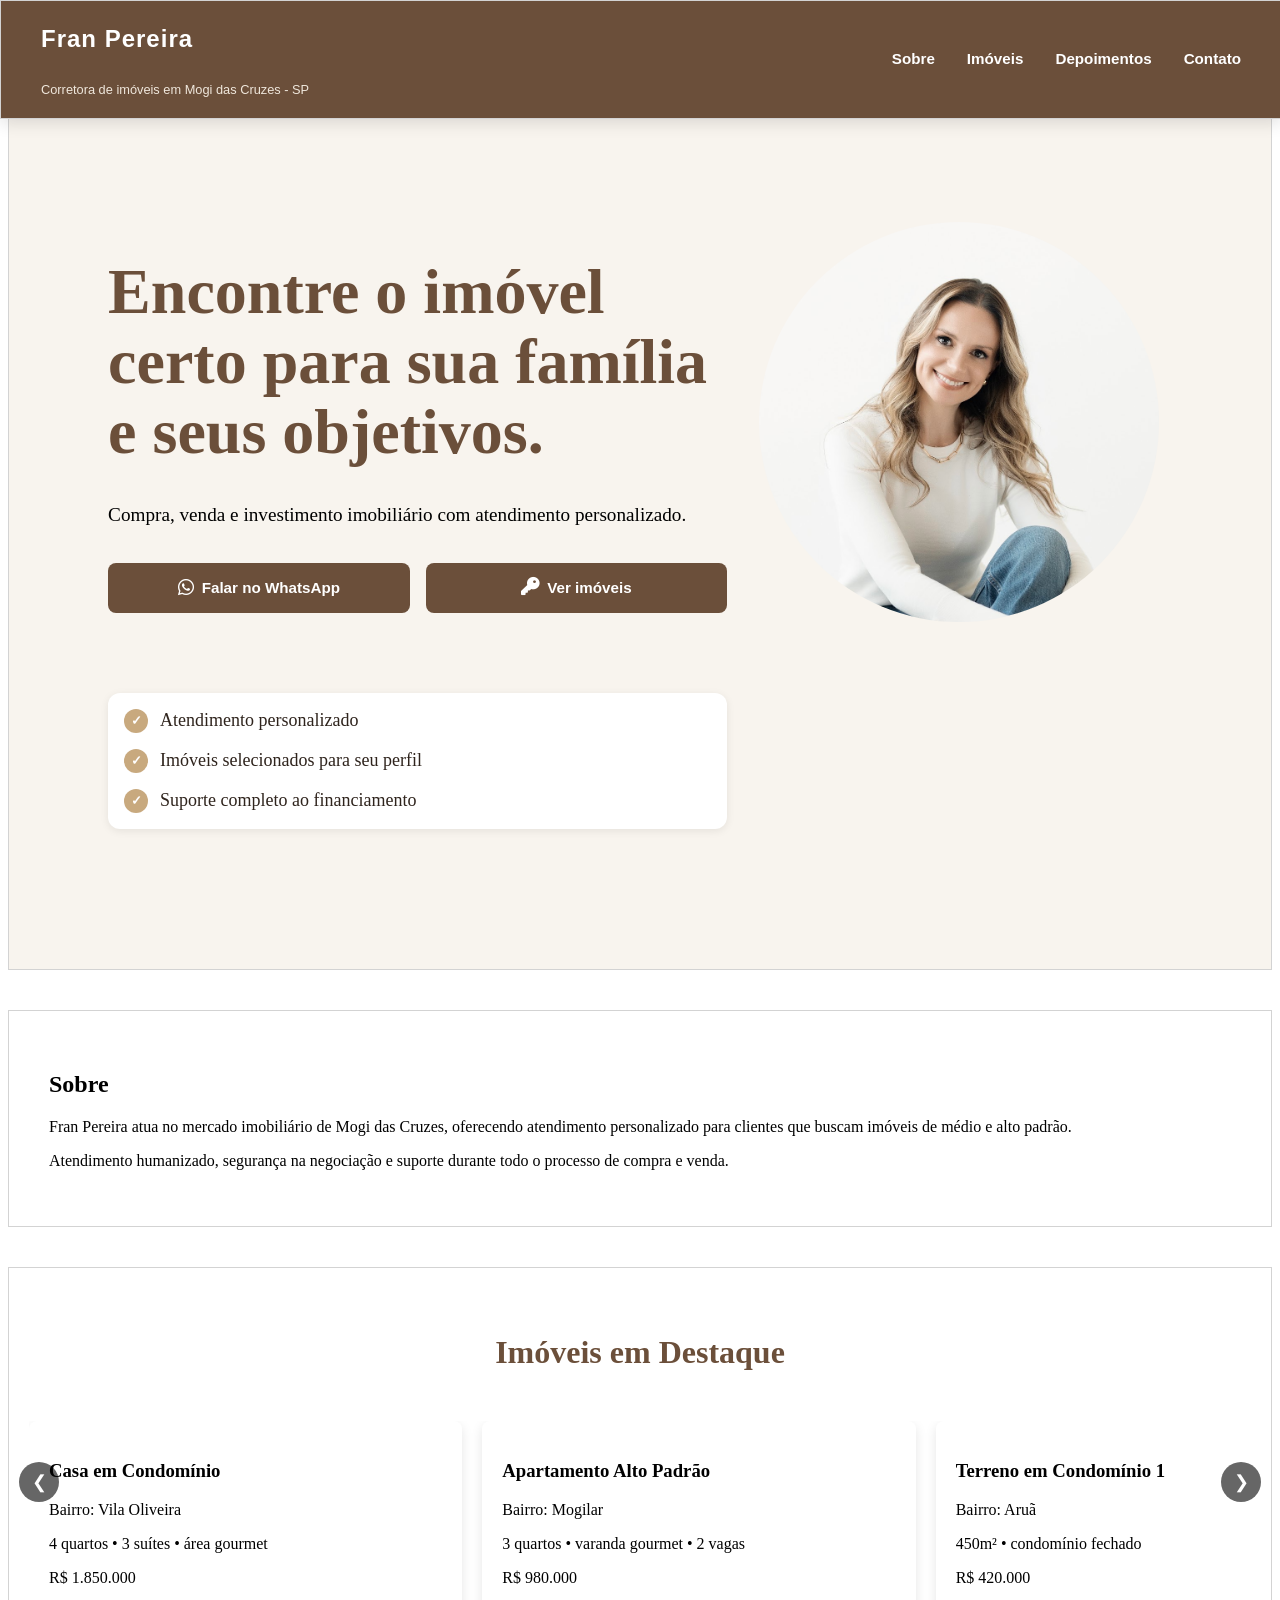
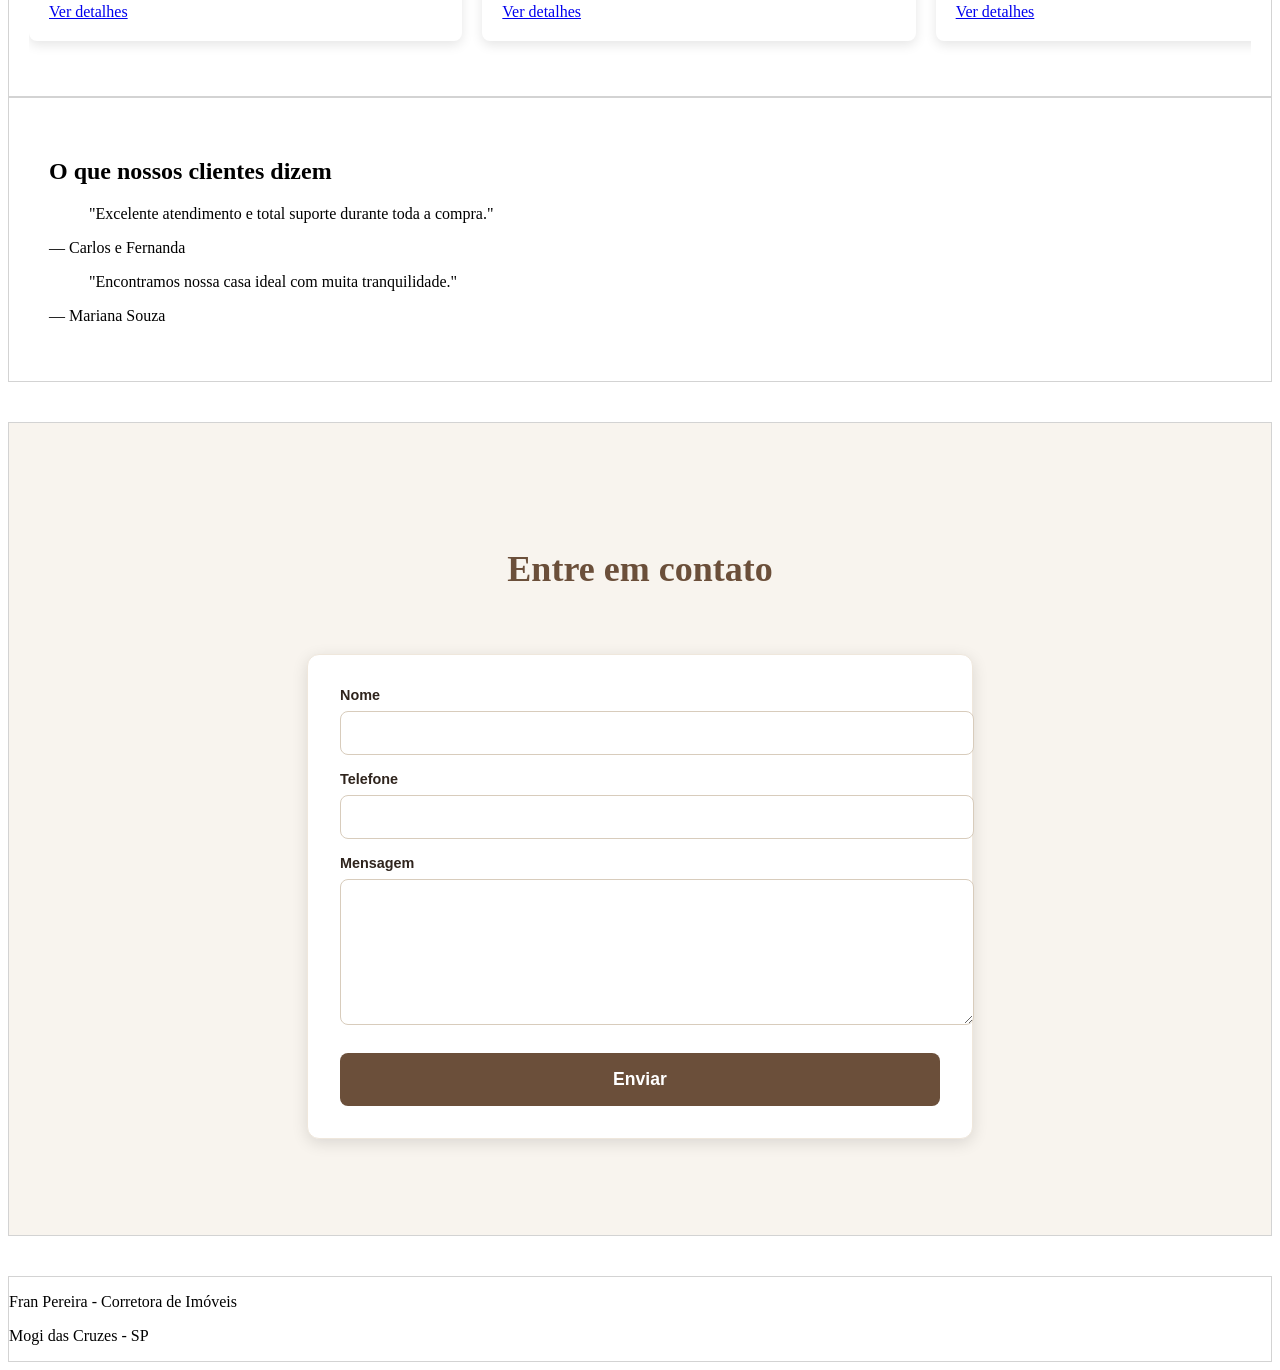
==== index.html @ 855e2f6f "Primeiro commit" ====
<!DOCTYPE html>
<html lang="pt-BR">
<head>
    <!-- Meta Pixel -->
    <!-- Google Analytics -->
    <meta charset="UTF-8">
    <meta name="viewport" content="width=device-width, initial-scale=1.0">

    <title>Fran Pereira</title>

    <!-- Font Awesome para os Ícones -->
    <link rel="stylesheet" href="https://cdnjs.cloudflare.com/ajax/libs/font-awesome/6.7.2/css/all.min.css">

    <link rel="stylesheet" href="css/reset.css">
    <link rel="stylesheet" href="css/variables.css">
    <link rel="stylesheet" href="css/layout.css">
    <link rel="stylesheet" href="css/components.css">
    <link rel="stylesheet" href="css/style.css">
</head>

<body>
     <!-- CABEÇALHO -->
    <header>
        <div class="header-container">
            <div class="header-top">
                <h1>Fran Pereira</h1>

                <p>
                    Corretora de imóveis em Mogi das Cruzes - SP
                </p>
            </div>

            <nav>
                <a href="#sobre">Sobre</a>
                <a href="#imoveis">Imóveis</a>
                <a href="#depoimentos">Depoimentos</a>
                <a href="#contato">Contato</a>
            </nav>
        </div>
    </header>

    <main>

        <!-- HERO -->
        <section class="hero">
        <div class="container">

            <div class="hero-content">

                <div class="hero-text">

                    <h1 class="hero-title">
                    Encontre o imóvel certo para sua família e seus objetivos.
                    </h1>

                    <p class="hero-description">
                    Compra, venda e investimento imobiliário com atendimento personalizado.
                    </p>

                
                    <div class="hero-actions">

                        <a
                            href="https://wa.me/5511993966779?text=Ol%C3%A1%2C%20Fran!%20Gostaria%20de%20mais%20informa%C3%A7%C3%B5es%20sobre%20os%20im%C3%B3veis."
                            class="btn-primary"
                            target="_blank"
                            rel="noopener noreferrer"
                        >
                            <i class="fa-brands fa-whatsapp"></i> Falar no WhatsApp
                        </a>

                        <a
                            href="#imoveis"
                            class="btn-primary"
                        >
                            <i class="fa-solid fa-key"></i>Ver imóveis
                        </a>

                    </div>
                </div>

                <div class="hero-image">

                <img
                src="./assets/images/fran.webp"
                alt="Fran Pereira Corretora"
                >

                </div>

                <ul class="hero-benefits">
                    <li>Atendimento personalizado</li>
                    <li>Imóveis selecionados para seu perfil</li>
                    <li>Suporte completo ao financiamento</li>
                </ul>                       
            </div>
        </div>  
        </section>

        <!-- SOBRE -->
        <section id="sobre">

            <h2>Sobre</h2>

            <p>
                Fran Pereira atua no mercado imobiliário de Mogi das Cruzes,
                oferecendo atendimento personalizado para clientes que buscam
                imóveis de médio e alto padrão.
            </p>

            <p>
                Atendimento humanizado, segurança na negociação e suporte
                durante todo o processo de compra e venda.
            </p>

        </section>

        <!-- IMÓVEIS -->
        <section id="imoveis" class="carousel-container">

            <h2>Imóveis em Destaque</h2>

            <!-- Botões de Controle -->
            <button class="carousel-btn prev" id="prevBtn" aria-label="Imóvel anterior">&#10094;</button>
            <button class="carousel-btn next" id="nextBtn" aria-label="Próximo imóvel">&#10095;</button>

            <!-- Trilho do Carrossel -->
            <div class="carousel-track" id="carouselTrack">

                <article class="carousel-item">
                    <h3>Casa em Condomínio</h3>
                    <p>Bairro: Vila Oliveira</p>
                    <p>4 quartos • 3 suítes • área gourmet</p>
                    <p>R$ 1.850.000</p>
                    <a href="#">Ver detalhes</a>
                </article>

                <article class="carousel-item">
                    <h3>Apartamento Alto Padrão</h3>
                    <p>Bairro: Mogilar</p>
                    <p>3 quartos • varanda gourmet • 2 vagas</p>
                    <p>R$ 980.000</p>
                    <a href="#">Ver detalhes</a>
                </article>

                <article class="carousel-item">
                    <h3>Terreno em Condomínio 1</h3>
                    <p>Bairro: Aruã</p>
                    <p>450m² • condomínio fechado</p>
                    <p>R$ 420.000</p>
                    <a href="#">Ver detalhes</a>
                </article>

                <article class="carousel-item">
                    <h3>Terreno em Condomínio 2</h3>
                    <p>Bairro: Aruã</p>
                    <p>450m² • condomínio fechado</p>
                    <p>R$ 420.000</p>
                    <a href="#">Ver detalhes</a>
                </article>

                <article class="carousel-item">
                    <h3>Terreno em Condomínio 3</h3>
                    <p>Bairro: Aruã</p>
                    <p>450m² • condomínio fechado</p>
                    <p>R$ 420.000</p>
                    <a href="#">Ver detalhes</a>
                </article>

                <article class="carousel-item">
                    <h3>Terreno em Condomínio 4</h3>
                    <p>Bairro: Aruã</p>
                    <p>450m² • condomínio fechado</p>
                    <p>R$ 420.000</p>
                    <a href="#">Ver detalhes</a>
                </article>

                <article class="carousel-item">
                    <h3>Terreno em Condomínio 5</h3>
                    <p>Bairro: Aruã</p>
                    <p>450m² • condomínio fechado</p>
                    <p>R$ 420.000</p>
                    <a href="#">Ver detalhes</a>
                </article>





            </div>
        </section>


        <!-- DEPOIMENTOS -->
        <section id="depoimentos">

            <h2>O que nossos clientes dizem</h2>

            <blockquote>
                "Excelente atendimento e total suporte durante toda a compra."
            </blockquote>

            <p>— Carlos e Fernanda</p>

            <blockquote>
                "Encontramos nossa casa ideal com muita tranquilidade."
            </blockquote>

            <p>— Mariana Souza</p>

        </section>

        <!-- CONTATO -->
        <section id="contato">

            <h2>Entre em contato</h2>

            <form  id="formContato">

                <input
                    type="hidden"
                    name="source"
                    value="landing-page"
                />
                <div>
                    <label for="nome">Nome</label>

                    <input
                        type="text"
                        id="nome"
                        name="nome"
                    >
                </div>

                <div>
                    <label for="telefone">Telefone</label>

                    <input
                        type="tel"
                        id="telefone"
                        name="telefone"
                    >

                </div>

                <div>
                    <label for="mensagem">Mensagem</label>

                    <textarea
                        id="mensagem"
                        name="mensagem"
                    ></textarea>
                </div>

                <button type="submit">
                    Enviar
                </button>

            </form>

        </section>

    </main>

    <!-- RODAPÉ -->
    <footer>

        <p>
            Fran Pereira - Corretora de Imóveis
        </p>

        <p>
            Mogi das Cruzes - SP
        </p>

    </footer>
    <script src="./js/analytics.js"></script>
    <script src="./js/main.js"></script>
</body>
</html>
---- css/variables.css ----
:root {

  /* Cores */

  --color-primary: #6B4F3A;
  --color-primary-dark: #4A3526;

 --color-accent: #C8A97E;

  --color-white: #ffffff;

  --color-gray-100: #F8F4EE;
  --color-gray-200: #EFE7DC;
  --color-gray-300: #D8CCBC;

  --color-gray-500: #8B7B6B;

  --color-gray-900: #2F241D;

  /* Fontes */

  --font-family-base:
    "Inter",
    sans-serif;

  /* Espaçamentos */

  --space-xs: 0.5rem;
  --space-sm: 1rem;
  --space-md: 2rem;
  --space-lg: 4rem;
  --space-xl: 6rem;

  /* Bordas */

  --radius-sm: 8px;
  --radius-md: 12px;
  --radius-lg: 20px;

  /* Sombras */

  --shadow-sm:
    0 2px 8px rgba(0,0,0,0.08);

  --shadow-md:
    0 4px 16px rgba(0,0,0,0.12);

  /* Largura máxima */

  --container-width: 1200px;
}
---- css/layout.css ----
.container {
  width: 90%;
  max-width: var(--container-width);

  margin: 0 auto;
}

.section {
  padding:
    var(--space-xl)
    0;
}
---- css/components.css ----
.section-title {

  font-size: 2.5rem;
  font-weight: 700;

  color: var(--color-primary);

  margin-bottom: var(--space-md);

  text-align: center;
}

.section-subtitle {

  font-size: 1.1rem;

  color: var(--color-gray-500);

  text-align: center;

  margin-bottom: var(--space-lg);
}

.btn-primary {

  flex: 1 1 0%; /* Divide o espaço igualmente na horizontal */

  box-sizing: border-box;

  padding:
    1rem 2rem;

  background:
    var(--color-primary);

  color:
    var(--color-white);

  border-radius:
    var(--radius-md);

  text-decoration:
    none;

  font-weight:
    600;

  transition:
    0.3s;
}

.btn-primary:hover {

  background:
    var(--color-primary-dark);

  transform:
    translateY(-2px);
}

.card {

  background:
    var(--color-white);

  border-radius:
    var(--radius-md);

  box-shadow:
    var(--shadow-sm);

  padding:
    var(--space-md);
}

.hero {

  min-height: 80vh;

  display: flex;

  align-items: center;
}

.hero-content {

  display: grid;

  grid-template-columns:
    1fr 1fr;

  gap:
    var(--space-lg);
}

.benefits-grid {

  display: grid;

  grid-template-columns:
    repeat(3, 1fr);

  gap:
    var(--space-md);
}

.properties-grid {

  display: grid;

  grid-template-columns:
    repeat(auto-fit, minmax(300px, 1fr));

  gap:
    var(--space-md);
}

.form-group {

  display: flex;

  flex-direction: column;

  gap: 0.5rem;
}

input,
select {

  padding: 1rem;

  border:
    1px solid var(--color-gray-300);

  border-radius:
    var(--radius-sm);
}
---- css/style.css ----
/* =========================
   GERAL
========================= */
@media (max-width: 768px) {

  .hero-content {

    grid-template-columns: 1fr;
  }

  .benefits-grid {

    grid-template-columns: 1fr;
  }
}


body {

}


/* =========================
   HEADER
========================= */

/* Configuração Geral do Cabeçalho */
header {
  background-color: var(--color-primary);
  position: fixed; /* Mantém o menu sempre visível no topo */
  top: 0;
  left: 0;
  width: 100%;
  z-index: 1000;
  box-shadow: var(--shadow-md);
  padding: var(--space-xs) 0;
  border-bottom: 2px solid var(--color-accent);
}

/* Container interno para alinhar o conteúdo */
header .header-container {
  max-width: var(--container-width);
  margin: 0 auto;
  padding: 0 var(--space-sm);
  display: flex;
  justify-content: space-between;
  align-items: center;
}

/* Bloco de Texto (Nome e Subtítulo) */
.header-top {
  display: flex;
  flex-direction: column;
}

.header-top h1 {
  font-family: var(--font-family-base);
  color: var(--color-white);
  font-size: 1.5rem;
  font-weight: 700;
  letter-spacing: 1px;
}

.header-top p {
  font-family: var(--font-family-base);
  color: var(--color-gray-200);
  font-size: 0.8rem;
  font-weight: 400;
}

/* Menu de Navegação */
nav {
  display: flex;
  gap: var(--space-md);
}

nav a {
  font-family: var(--font-family-base);
  color: var(--color-white);
  text-decoration: none;
  font-weight: 600;
  font-size: 0.95rem;
  padding: var(--space-xs) 0;
  transition: color 0.2s ease, border-color 0.2s ease;
  border-bottom: 2px solid transparent;
}

/* Efeito ao passar o mouse */
nav a:hover {
  color: var(--color-accent);
  border-color: var(--color-accent);
}

/* ⚠️ IMPORTANTE: Ajuste de compensação na página */
/* Como o header agora é fixo (fixed), ele flutua sobre o conteúdo. */
/* Precisamos empurrar o corpo do site um pouco para baixo para não cobrir a Hero Section. */
body {
  padding-top: 70px;
}

/* 📱 Responsividade para Celulares */
@media (max-width: 768px) {
  header .header-container {
    flex-direction: column;
    text-align: center;
    gap: var(--space-xs);
  }

  .header-top p {
    display: none; /* Oculta o texto longo no mobile para economizar espaço */
  }

  nav {
    gap: var(--space-sm);
    width: 100%;
    justify-content: center;
    border-top: 1px solid rgba(255, 255, 255, 0.1);
    padding-top: var(--space-xs);
  }

  nav a {
    font-size: 0.85rem;
  }
  
  body {
    padding-top: 90px; /* Ajuste ligeiramente maior para o mobile */
  }
}


/* =========================
   HERO
========================= */

.hero {
  min-height: 90vh;

  display: flex;
  align-items: center;

  background: var(--color-gray-100);
}

.hero-content {

  display: grid;

  grid-template-columns: 1.2fr 0.8fr;

  gap: 2rem;

  align-items: center;

}

.hero-title {

  font-size: clamp(
    2.5rem,
    5vw,
    4rem
  );

  line-height: 1.1;

  margin-bottom:
    2rem;

  color:
    var(--color-primary);
}

.hero-description {

  font-size: 1.2rem;

  line-height: 1.6;

  margin-bottom:
    var(--space-md);
}

.hero-image img {
/*RETANGULAR
   width: 100%;
   max-width: 450px;
   height: auto;

  border-radius:
    var(--radius-lg);

  box-shadow:
    var(--shadow-md);*/

/*CIRCULAR*/
  width: 400px;
  max-width: 100%;
  aspect-ratio: 1 / 1;
  object-fit: cover;
  border-radius: 50%;
  margin: 0 auto; 
}

.hero-actions {
  display: flex;
  gap: var(--space-sm);
  margin-bottom: var(--space-md);
  width: 100%;
}

.hero-actions a {
  display: inline-flex;
  align-items: center;
  justify-content: center;
  height: 50px; /* Mantém a altura rigorosamente idêntica */
  padding: 0 var(--space-sm);
  gap: var(--space-xs);
  font-family: var(--font-family-base);
  font-size: 0.95rem;
  font-weight: 600;
  border-radius: var(--radius-sm);
  text-decoration: none;
  white-space: nowrap; /* Evita que o texto quebre em duas linhas se a tela for menor */
  transition: background-color 0.2s ease, transform 0.1s ease;
}

@media (max-width: 768px) {
  .hero-actions {
    flex-direction: column; /* Força os botões a irem um para baixo do outro */
    gap: var(--space-xs); /* Diminui o espaço entre eles para ficar compacto */
  }

  .hero-actions .btn-primary,
  .hero-actions .btn-secondary {
    flex: none; /* Desativa a regra de divisão horizontal */
    width: 100%; /* Faz cada botão ocupar toda a largura disponível no celular */
    white-space: normal; /* Permite que o texto respire se a tela for muito pequena */
  }
}


.hero-actions a i {
  font-size: 1.15rem; /* Deixa o ícone levemente destacado */
  color: inherit; /* Garante que o ícone use exatamente a mesma cor do texto (branco) */
}

.hero-benefits {
  list-style: none;

  display: flex;
  flex-direction: column;

  gap: 1rem;


  padding: 1rem;

  background: white;

  border-radius: var(--radius-md);

  box-shadow: var(--shadow-sm);
  
}

.hero-benefits li {

  display: flex;
  align-items: center;

  gap: 0.75rem;

  font-size: 1.125rem;

  color: var(--color-gray-900);
}

.hero-benefits li::before {

  content: "✓";

  display: flex;

  align-items: center;
  justify-content: center;

  width: 24px;
  height: 24px;

  border-radius: 50%;

  background: var(--color-accent);

  color: white;

  font-size: 0.8rem;
  font-weight: bold;

  flex-shrink: 0;
}

@media (max-width: 768px) {

  .hero-content {

    grid-template-columns:
      1fr;

    text-align:
      center;
  }

  .hero-actions {

    justify-content:
      center;
  }
}


/* =========================
   SOBRE
========================= */

#sobre {

}

header,
section,
footer {
    border: 1px solid LIGHTGRAY;
}

section {
    padding: 40px;
    margin-bottom: 40px;
}

#imoveis {

    display: flex;

    gap: 20px;

}

/* =========================
   IMÓVEIS
========================= */

/* Container do Carrossel */
.carousel-container {
    position: relative;
    display: flex;
    flex-wrap: wrap; /* Permite que os cards quebrem para a próxima linha */
    justify-content: center;
    margin: 0 auto;
    padding: 40px 20px;
}

.carousel-container h2 {
    width: 100%;
    text-align: center;
    margin-bottom: 30px;
    font-size: 2rem;
    color: var(--color-primary);
}

/* Trilho Deslizante */
.carousel-track {
    display: flex;
    gap: 20px;
    overflow-x: auto;
    scroll-behavior: smooth;
    scroll-snap-type: x mandatory;
    padding-bottom: 15px;
}

/* Ocultar barra de rolagem padrão para estética */
.carousel-track::-webkit-scrollbar {
    display: none;
}
.carousel-track {
    -ms-overflow-style: none;  
    scrollbar-width: none;  
}

/* Itens/Cards do Carrossel */
.carousel-item {
    flex: 0 0 calc(33.333% - 14px); /* Exibe 3 cards em telas grandes */
    min-width: 280px; /* Garante tamanho mínimo em telas pequenas */
    scroll-snap-align: start;
    background: #ffffff;
    padding: 20px;
    border-radius: 8px;
    box-shadow: 0 4px 12px rgba(0,0,0,0.1); /* Sombra leve opcional */
}

/* Botões de Navegação */
.carousel-btn {
    position: absolute;
    top: 50%;
    transform: translateY(-50%);
    background: rgba(0, 0, 0, 0.6);
    color: #fff;
    border: none;
    width: 40px;
    height: 40px;
    border-radius: 50%;
    cursor: pointer;
    font-size: 18px;
    display: flex;
    align-items: center;
    justify-content: center;
    z-index: 10;
    transition: background 0.3s;
}

.carousel-btn:hover {
    background: rgba(0, 0, 0, 0.8);
}

.carousel-btn.prev { left: 10px; }
.carousel-btn.next { right: 10px; }

/* Responsividade: Telas menores mostram menos cards por vez */
@media (max-width: 900px) {
    .carousel-item {
        flex: 0 0 calc(50% - 10px); /* 2 cards por vez */
    }
}

@media (max-width: 600px) {
    .carousel-item {
        flex: 0 0 100%; /* 1 card por vez no celular */
    }
    .carousel-btn { display: none; } /* Opcional: esconde botões no celular já que o touch funciona nativamente */
}

/* =========================
   CONTATO
========================= */
#contato {
  padding: var(--space-xl) var(--space-sm);
  background-color: var(--color-gray-100);
}

#contato h2 {
  text-align: center;
  color: var(--color-primary);
  font-size: 2.25rem;
  margin-bottom: var(--space-lg);
  font-weight: 700;
}

/* Container do Formulário */
#contato form {
  max-width: 600px;
  margin: 0 auto;
  background-color: var(--color-white);
  padding: var(--space-md);
  border-radius: var(--radius-md);
  box-shadow: var(--shadow-md);
  border: 1px solid var(--color-gray-200);
}

/* Grupos de Campos (Divs) */
#contato form div {
  margin-bottom: var(--space-sm);
}

/* Rótulos (Labels) */
#contato label {
  display: block;
  font-family: var(--font-family-base);
  color: var(--color-gray-900);
  font-weight: 600;
  font-size: 0.9rem;
  margin-bottom: var(--space-xs);
}

/* Inputs e Textarea */
#contato input[type="text"],
#contato input[type="tel"],
#contato textarea {
  width: 100%;
  padding: 0.75rem var(--space-sm);
  font-family: var(--font-family-base);
  color: var(--color-gray-900);
  background-color: var(--color-white);
  border: 1px solid var(--color-gray-300);
  border-radius: var(--radius-sm);
  font-size: 1rem;
  transition: border-color 0.2s ease, box-shadow 0.2s ease;
}

#contato input:focus,
#contato textarea:focus {
  outline: none;
  border-color: var(--color-primary);
  box-shadow: 0 0 0 3px rgba(107, 79, 58, 0.15); /* Sombra suave usando a cor primária */
}

/* Placeholder */
#contato input::placeholder,
#contato textarea::placeholder {
  color: var(--color-gray-500);
  opacity: 0.7;
}

/* Caixa de Texto da Mensagem */
#contato textarea {
  height: 120px;
  resize: vertical;
  min-height: 80px;
}

/* Botão de Enviar */
#contato button[type="submit"] {
  width: 100%;
  padding: 1rem;
  background-color: var(--color-primary);
  color: var(--color-white);
  border: none;
  border-radius: var(--radius-sm);
  font-family: var(--font-family-base);
  font-size: 1.1rem;
  font-weight: 600;
  cursor: pointer;
  transition: background-color 0.2s ease, transform 0.1s ease;
  margin-top: var(--space-xs);
}

#contato button[type="submit"]:hover {
  background-color: var(--color-primary-dark);
}

#contato button[type="submit"]:active {
  transform: scale(0.98);
}
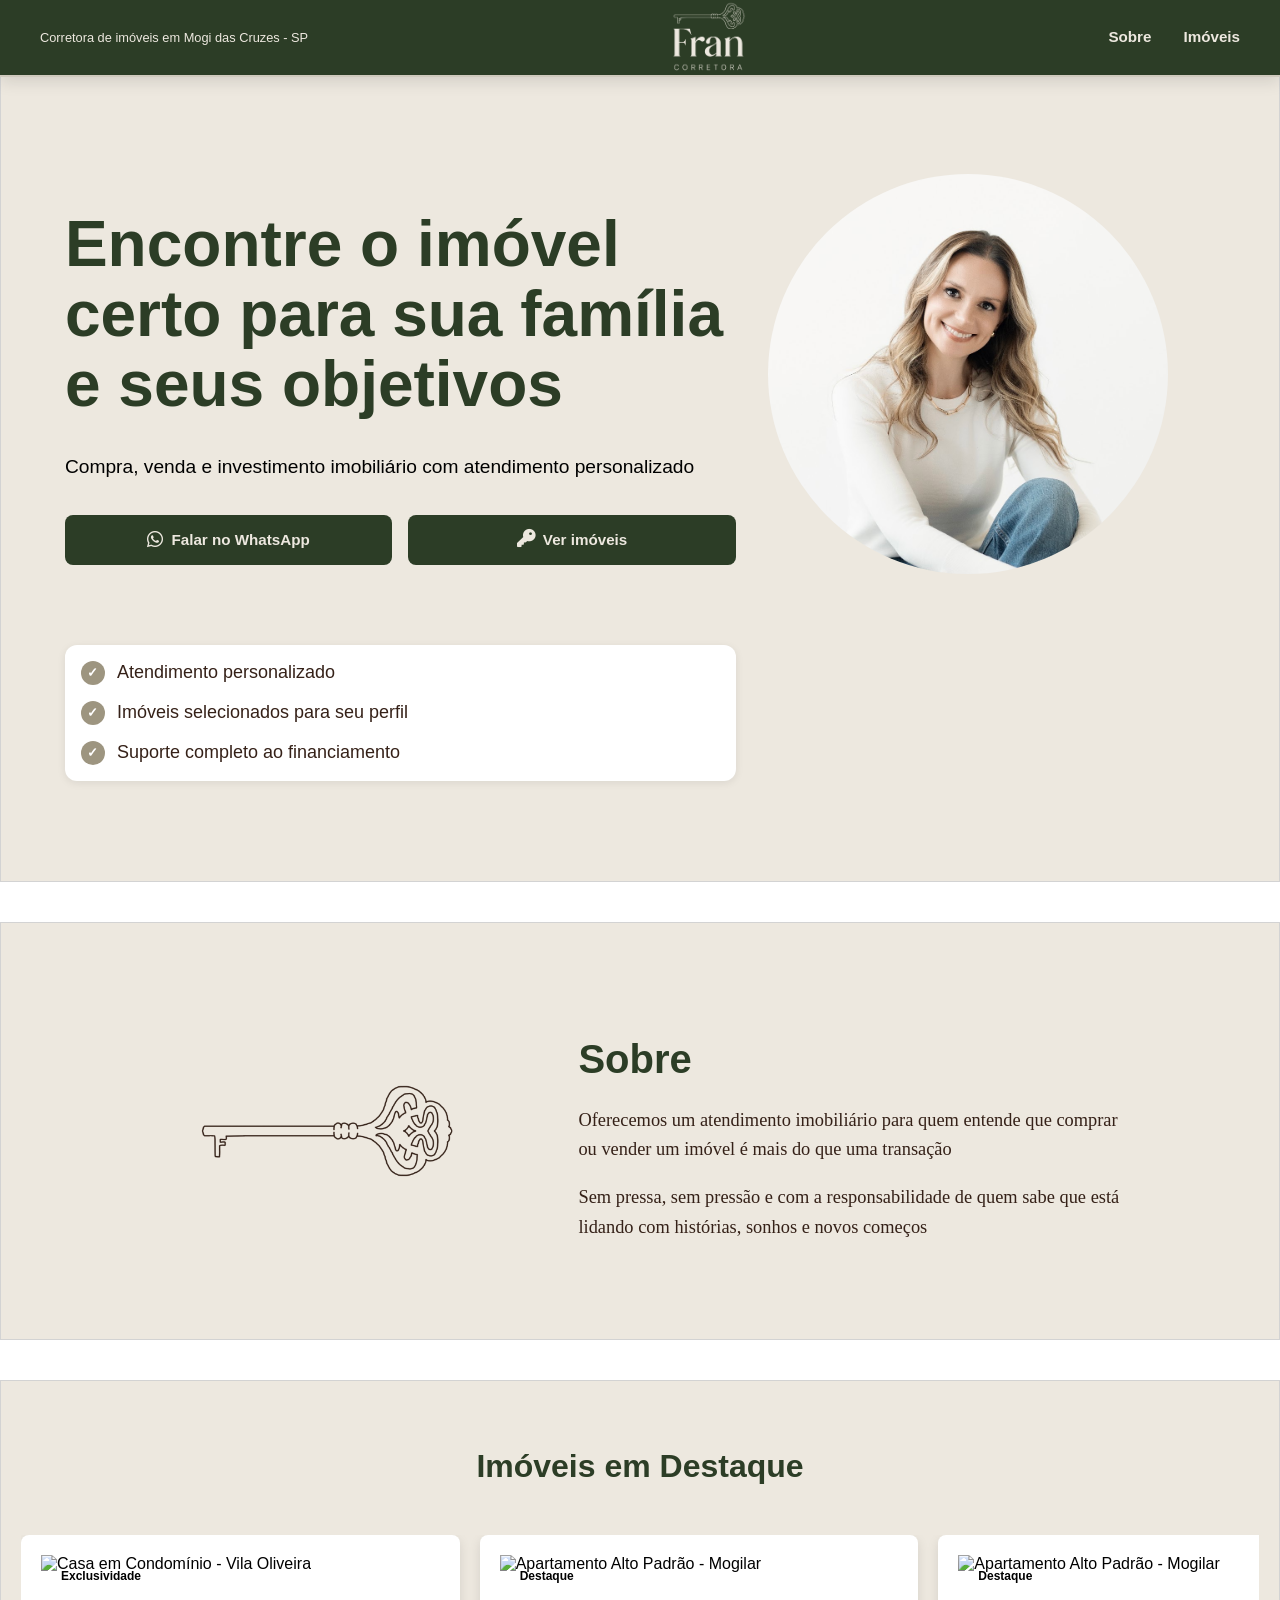
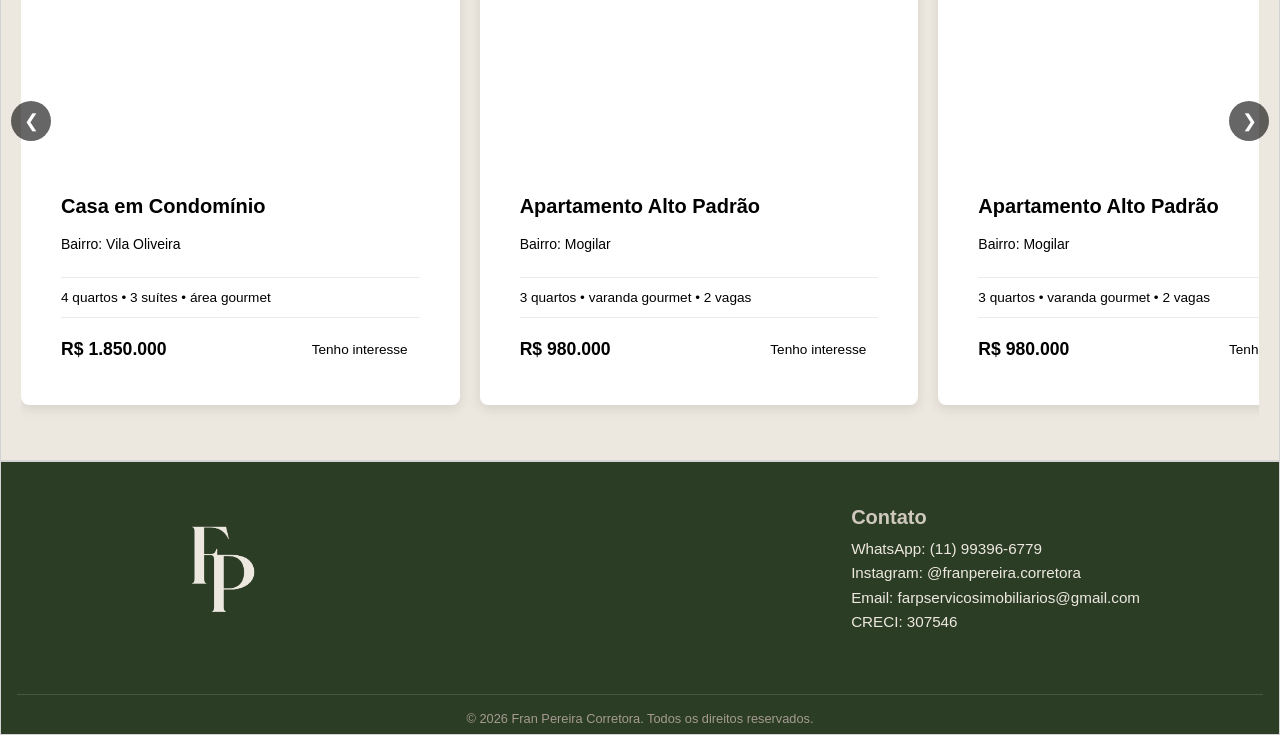
==== commit 0a8c0c7d: "Carrossel de imoveis dinamico" ====
--- a/index.html
+++ b/index.html
@@ -23,18 +23,19 @@
     <header>
         <div class="header-container">
             <div class="header-top">
-                <h1>Fran Pereira</h1>
 
                 <p>
                     Corretora de imóveis em Mogi das Cruzes - SP
                 </p>
             </div>
 
+            <img src="assets/images/logo-offwhite.png" alt="Fran Pereira - Corretora de Imóveis">
+
             <nav>
                 <a href="#sobre">Sobre</a>
                 <a href="#imoveis">Imóveis</a>
-                <a href="#depoimentos">Depoimentos</a>
-                <a href="#contato">Contato</a>
+                <!-- <a href="#depoimentos">Depoimentos</a> -->
+                <!-- <a href="#contato">Contato</a> -->
             </nav>
         </div>
     </header>
@@ -50,11 +51,11 @@
                 <div class="hero-text">
 
                     <h1 class="hero-title">
-                    Encontre o imóvel certo para sua família e seus objetivos.
+                    Encontre o imóvel certo para sua família e seus objetivos
                     </h1>
 
                     <p class="hero-description">
-                    Compra, venda e investimento imobiliário com atendimento personalizado.
+                    Compra, venda e investimento imobiliário com atendimento personalizado
                     </p>
 
                 
@@ -99,20 +100,25 @@
 
         <!-- SOBRE -->
         <section id="sobre">
-
-            <h2>Sobre</h2>
-
-            <p>
-                Fran Pereira atua no mercado imobiliário de Mogi das Cruzes,
-                oferecendo atendimento personalizado para clientes que buscam
-                imóveis de médio e alto padrão.
-            </p>
-
-            <p>
-                Atendimento humanizado, segurança na negociação e suporte
-                durante todo o processo de compra e venda.
-            </p>
-
+            <div class="container sobre-conteudo">
+        
+                <div class="sobre-logo">
+                    <img src="assets/images/chave1.png" alt="Fran Pereira - Corretora de Imóveis em Mogi das Cruzes">
+                </div>
+
+            <div class="sobre-textos">
+                <h2>Sobre</h2>
+                
+                <p>
+                    Oferecemos um atendimento imobiliário para quem entende que comprar ou vender um imóvel é mais do que uma transação
+                </p>
+                
+                <p>
+                    Sem pressa, sem pressão e com a responsabilidade de quem sabe que está lidando com histórias, sonhos e novos começos
+                </p>
+            </div>
+        
+            </div>
         </section>
 
         <!-- IMÓVEIS -->
@@ -124,74 +130,15 @@
             <button class="carousel-btn prev" id="prevBtn" aria-label="Imóvel anterior">&#10094;</button>
             <button class="carousel-btn next" id="nextBtn" aria-label="Próximo imóvel">&#10095;</button>
 
-            <!-- Trilho do Carrossel -->
+            <!-- Trilho do Carrossel (preenchido dinamicamente pelo properties.js) -->
             <div class="carousel-track" id="carouselTrack">
-
-                <article class="carousel-item">
-                    <h3>Casa em Condomínio</h3>
-                    <p>Bairro: Vila Oliveira</p>
-                    <p>4 quartos • 3 suítes • área gourmet</p>
-                    <p>R$ 1.850.000</p>
-                    <a href="#">Ver detalhes</a>
-                </article>
-
-                <article class="carousel-item">
-                    <h3>Apartamento Alto Padrão</h3>
-                    <p>Bairro: Mogilar</p>
-                    <p>3 quartos • varanda gourmet • 2 vagas</p>
-                    <p>R$ 980.000</p>
-                    <a href="#">Ver detalhes</a>
-                </article>
-
-                <article class="carousel-item">
-                    <h3>Terreno em Condomínio 1</h3>
-                    <p>Bairro: Aruã</p>
-                    <p>450m² • condomínio fechado</p>
-                    <p>R$ 420.000</p>
-                    <a href="#">Ver detalhes</a>
-                </article>
-
-                <article class="carousel-item">
-                    <h3>Terreno em Condomínio 2</h3>
-                    <p>Bairro: Aruã</p>
-                    <p>450m² • condomínio fechado</p>
-                    <p>R$ 420.000</p>
-                    <a href="#">Ver detalhes</a>
-                </article>
-
-                <article class="carousel-item">
-                    <h3>Terreno em Condomínio 3</h3>
-                    <p>Bairro: Aruã</p>
-                    <p>450m² • condomínio fechado</p>
-                    <p>R$ 420.000</p>
-                    <a href="#">Ver detalhes</a>
-                </article>
-
-                <article class="carousel-item">
-                    <h3>Terreno em Condomínio 4</h3>
-                    <p>Bairro: Aruã</p>
-                    <p>450m² • condomínio fechado</p>
-                    <p>R$ 420.000</p>
-                    <a href="#">Ver detalhes</a>
-                </article>
-
-                <article class="carousel-item">
-                    <h3>Terreno em Condomínio 5</h3>
-                    <p>Bairro: Aruã</p>
-                    <p>450m² • condomínio fechado</p>
-                    <p>R$ 420.000</p>
-                    <a href="#">Ver detalhes</a>
-                </article>
-
-
-
-
-
-            </div>
+            <!-- O JavaScript inserirá os cards de imóveis aqui -->
+            </div>
+
         </section>
 
 
-        <!-- DEPOIMENTOS -->
+        <!-- DEPOIMENTOS 
         <section id="depoimentos">
 
             <h2>O que nossos clientes dizem</h2>
@@ -208,9 +155,9 @@
 
             <p>— Mariana Souza</p>
 
-        </section>
-
-        <!-- CONTATO -->
+        </section>-->
+
+        <!-- CONTATO 
         <section id="contato">
 
             <h2>Entre em contato</h2>
@@ -258,23 +205,65 @@
 
             </form>
 
-        </section>
+        </section> -->
 
     </main>
 
     <!-- RODAPÉ -->
-    <footer>
-
-        <p>
-            Fran Pereira - Corretora de Imóveis
-        </p>
-
-        <p>
-            Mogi das Cruzes - SP
-        </p>
-
+    <footer id="rodape">
+    <div class="container rodape-conteudo">
+        
+        <div class="rodape-logo">
+            <img src="assets/images/fp_offwhite.png" alt="Fran Pereira Corretora - Logo Branca">
+        </div>
+
+        <div class="rodape-contato">
+            <h3>Contato</h3>
+            <ul>
+                <li><a href="https://wa.me/5511993966779" target="_blank">WhatsApp: (11) 99396-6779</a></li>
+                <li><a href="https://instagram.com/franpereira.corretora" target="_blank">Instagram: @franpereira.corretora</a></li>
+                <li><a href="mailto:farpservicosimobiliarios@gmail.com">Email: farpservicosimobiliarios@gmail.com</a></li>
+                <li>CRECI: 307546</li>
+            </ul>
+        </div>
+        
+    </div>
+    
+    <div class="rodape-creditos">
+        <p>&copy; 2026 Fran Pereira Corretora. Todos os direitos reservados.</p>
+    </div>
     </footer>
     <script src="./js/analytics.js"></script>
     <script src="./js/main.js"></script>
+    <script src="js/properties.js"></script>
+
+    <!-- MODAL DE DETALHES DO IMÓVEL -->
+    <div id="imovelModal" class="modal-overlay" aria-hidden="true">
+    <div class="modal-content">
+        <button class="modal-close" id="modalCloseBtn" aria-label="Fechar galeria">&times;</button>
+        
+        <div class="modal-header">
+        <h3 id="modalTitulo">Título do Imóvel</h3>
+        <p id="modalBairro">Bairro</p>
+        </div>
+
+        <!-- Mídia Principal em Destaque (Imagem ou Vídeo) -->
+        <div class="modal-media-container" id="modalMediaContainer">
+        <img id="modalMainImg" src="" alt="Foto principal do imóvel">
+        </div>
+
+        <!-- Miniaturas da Galeria -->
+        <div class="modal-thumbnails" id="modalThumbnails"></div>
+
+        <!-- Rodapé do Modal com Preço e WhatsApp -->
+        <div class="modal-footer">
+        <span class="modal-preco" id="modalPreco"></span>
+        <a href="#" id="modalBtnWa" target="_blank" rel="noopener noreferrer" class="btn-card">
+            Falar com a Fran no WhatsApp
+        </a>
+        </div>
+    </div>
+    </div>
+
 </body>
 </html>
--- a/css/variables.css
+++ b/css/variables.css
@@ -2,12 +2,16 @@
 
   /* Cores */
 
-  --color-primary: #6B4F3A;
-  --color-primary-dark: #4A3526;
+  /*Primary*/
+  --color-primary: #2c3d26;
+  --color-primary-dark: #352118;
+  --color-accent: #cfc9bd;
+  --color-white: #ede8df;
 
- --color-accent: #C8A97E;
-
-  --color-white: #ffffff;
+  /*Secondary*/
+  --color-wine: #3d1515;
+  --color-fendy: #a59b91;
+  --color-olive: #9d9580;
 
   --color-gray-100: #F8F4EE;
   --color-gray-200: #EFE7DC;
@@ -19,7 +23,11 @@
 
   /* Fontes */
 
-  --font-family-base:
+  --font-titles:
+    "Mango Dream Medium",
+    sans-serif;
+
+  --font-base:
     "Inter",
     sans-serif;
 
--- a/css/layout.css
+++ b/css/layout.css
@@ -9,4 +9,124 @@
   padding:
     var(--space-xl)
     0;
+}
+
+/* Container e Trilho do Carrossel */
+.carousel-container {
+  position: relative;
+  padding: var(--space-xl) var(--space-sm);
+  background-color: var(--color-white);
+  overflow: hidden;
+  font-family: var(--font-titles);
+}
+
+.carousel-track {
+  display: flex;
+  gap: 1.5rem;
+  transition: transform 0.4s ease-in-out;
+  scroll-behavior: smooth;
+}
+
+/* Card do Imóvel */
+.carousel-item {
+  flex: 0 0 300px; /* Largura fixa para cada card no carrossel */
+  background-color: var(--color-off-white);
+  border-radius: 12px;
+  overflow: hidden;
+  box-shadow: 0 4px 12px rgba(0, 0, 0, 0.05);
+  display: flex;
+  flex-direction: column;
+  transition: transform 0.3s ease;
+}
+
+.carousel-item:hover {
+  transform: translateY(-4px);
+}
+
+.card-imagem-wrapper {
+  position: relative;
+  width: 100%;
+  height: 200px;
+}
+
+.card-imagem-wrapper img {
+  width: 100%;
+  height: 100%;
+  object-fit: cover;
+}
+
+.card-badge {
+  position: absolute;
+  top: 10px;
+  left: 10px;
+  background-color: var(--color-verde-profundo);
+  color: var(--color-off-white);
+  font-family: var(--font-text);
+  font-size: 0.75rem;
+  font-weight: 600;
+  padding: 4px 10px;
+  border-radius: 20px;
+}
+
+.card-corpo {
+  padding: 1.25rem;
+  display: flex;
+  flex-direction: column;
+  flex-grow: 1;
+}
+
+.card-corpo h3 {
+  font-family: var(--font-title);
+  color: var(--color-marrom-terroso);
+  font-size: 1.25rem;
+  margin-bottom: 0.25rem;
+}
+
+.card-bairro {
+  font-family: var(--font-text);
+  color: var(--color-cinza-fendi);
+  font-size: 0.875rem;
+  margin-bottom: 0.75rem;
+}
+
+.card-detalhes-tecnicos {
+  font-family: var(--font-text);
+  color: var(--color-marrom-terroso);
+  font-size: 0.85rem;
+  padding: 0.75rem 0;
+  border-top: 1px solid rgba(0, 0, 0, 0.08);
+  border-bottom: 1px solid rgba(0, 0, 0, 0.08);
+  margin-bottom: 1rem;
+}
+
+.card-rodape {
+  margin-top: auto;
+  display: flex;
+  justify-content: space-between;
+  align-items: center;
+}
+
+.card-preco {
+  font-family: var(--font-text);
+  font-weight: 700;
+  color: var(--color-verde-profundo);
+  font-size: 1.1rem;
+}
+
+.btn-detalhes {
+  display: inline-flex;
+  align-items: center;
+  gap: 0.4rem;
+  background-color: var(--color-verde-profundo);
+  color: var(--color-off-white);
+  padding: 8px 12px;
+  border-radius: 6px;
+  font-size: 0.85rem;
+  text-decoration: none;
+  font-weight: 500;
+  transition: background-color 0.2s ease;
+}
+
+.btn-detalhes:hover {
+  background-color: var(--color-vinho);
 }
--- a/css/components.css
+++ b/css/components.css
@@ -115,23 +115,151 @@
     var(--space-md);
 }
 
-.form-group {
-
-  display: flex;
-
+/* =========================
+   MODAL DE GALERIA E VÍDEO
+========================= */
+
+.modal-overlay {
+  position: fixed;
+  top: 0;
+  left: 0;
+  width: 100vw;
+  height: 100vh;
+  background-color: rgba(0, 0, 0, 0.75);
+  display: flex;
+  justify-content: center;
+  align-items: center;
+  opacity: 0;
+  pointer-events: none;
+  transition: opacity 0.3s ease;
+  z-index: 1000;
+  padding: 1rem;
+}
+
+.modal-overlay.active {
+  opacity: 1;
+  pointer-events: all;
+}
+
+.modal-content {
+  background-color: var(--color-off-white);
+  width: 100%;
+  max-width: 800px;
+  max-height: 90vh;
+  border-radius: 12px;
+  padding: 1.5rem;
+  position: relative;
+  overflow-y: auto;
+  display: flex;
   flex-direction: column;
-
+  gap: 1rem;
+}
+
+.modal-close {
+  position: absolute;
+  top: 12px;
+  right: 16px;
+  background: none;
+  border: none;
+  font-size: 2rem;
+  color: var(--color-marrom-terroso);
+  cursor: pointer;
+  line-height: 1;
+}
+
+.modal-header h3 {
+  font-family: var(--font-title);
+  color: var(--color-verde-profundo);
+  font-size: 1.5rem;
+  margin-bottom: 0.2rem;
+}
+
+.modal-header p {
+  font-family: var(--font-text);
+  color: var(--color-cinza-fendi);
+  font-size: 0.9rem;
+}
+
+/* Áreas de Mídia */
+.modal-media-container {
+  width: 100%;
+  height: 380px;
+  background-color: #000;
+  border-radius: 8px;
+  overflow: hidden;
+  display: flex;
+  justify-content: center;
+  align-items: center;
+}
+
+.modal-media-container img {
+  width: 100%;
+  height: 100%;
+  object-fit: cover;
+}
+
+.modal-media-container iframe {
+  width: 100%;
+  height: 100%;
+  border: none;
+}
+
+/* Miniaturas */
+.modal-thumbnails {
+  display: flex;
   gap: 0.5rem;
-}
-
-input,
-select {
-
-  padding: 1rem;
-
-  border:
-    1px solid var(--color-gray-300);
-
-  border-radius:
-    var(--radius-sm);
+  overflow-x: auto;
+  padding-bottom: 0.5rem;
+}
+
+.thumb-item {
+  width: 80px;
+  height: 60px;
+  border-radius: 6px;
+  object-fit: cover;
+  cursor: pointer;
+  opacity: 0.6;
+  border: 2px solid transparent;
+  transition: all 0.2s ease;
+  flex-shrink: 0;
+}
+
+.thumb-item:hover,
+.thumb-item.active {
+  opacity: 1;
+  border-color: var(--color-verde-profundo);
+}
+
+.thumb-video-btn {
+  width: 80px;
+  height: 60px;
+  border-radius: 6px;
+  background-color: var(--color-verde-profundo);
+  color: var(--color-off-white);
+  border: none;
+  cursor: pointer;
+  font-family: var(--font-text);
+  font-size: 0.75rem;
+  font-weight: 600;
+  display: flex;
+  flex-direction: column;
+  align-items: center;
+  justify-content: center;
+  flex-shrink: 0;
+}
+
+/* Rodapé do Modal */
+.modal-footer {
+  display: flex;
+  justify-content: space-between;
+  align-items: center;
+  padding-top: 0.5rem;
+  border-top: 1px solid rgba(0, 0, 0, 0.08);
+}
+
+.modal-preco {
+  font-family: var(--font-text);
+  font-weight: 700;
+  color: var(--color-verde-profundo);
+  font-size: 1.25rem;
 }
--- a/css/style.css
+++ b/css/style.css
@@ -12,11 +12,6 @@
 
     grid-template-columns: 1fr;
   }
-}
-
-
-body {
-
 }
 
 
@@ -33,7 +28,6 @@
   width: 100%;
   z-index: 1000;
   box-shadow: var(--shadow-md);
-  padding: var(--space-xs) 0;
   border-bottom: 2px solid var(--color-accent);
 }
 
@@ -53,21 +47,19 @@
   flex-direction: column;
 }
 
-.header-top h1 {
-  font-family: var(--font-family-base);
+.header-top p {
+  font-family: var(--font-titles);
   color: var(--color-white);
-  font-size: 1.5rem;
-  font-weight: 700;
-  letter-spacing: 1px;
-}
-
-.header-top p {
-  font-family: var(--font-family-base);
-  color: var(--color-gray-200);
   font-size: 0.8rem;
   font-weight: 400;
 }
 
+.header-container img {
+  max-height: 75px;
+  width: auto;
+  object-fit: contain;
+}
+
 /* Menu de Navegação */
 nav {
   display: flex;
@@ -75,7 +67,7 @@
 }
 
 nav a {
-  font-family: var(--font-family-base);
+  font-family: var(--font-titles);
   color: var(--color-white);
   text-decoration: none;
   font-weight: 600;
@@ -123,7 +115,7 @@
   }
   
   body {
-    padding-top: 90px; /* Ajuste ligeiramente maior para o mobile */
+    padding-top: 120px; /* Ajuste ligeiramente maior para o mobile */
   }
 }
 
@@ -138,7 +130,7 @@
   display: flex;
   align-items: center;
 
-  background: var(--color-gray-100);
+  background: var(--color-white);
 }
 
 .hero-content {
@@ -155,6 +147,7 @@
 
 .hero-title {
 
+  font-family: var(--font-titles);
   font-size: clamp(
     2.5rem,
     5vw,
@@ -172,6 +165,7 @@
 
 .hero-description {
 
+  font-family: var(--font-base);
   font-size: 1.2rem;
 
   line-height: 1.6;
@@ -215,7 +209,7 @@
   height: 50px; /* Mantém a altura rigorosamente idêntica */
   padding: 0 var(--space-sm);
   gap: var(--space-xs);
-  font-family: var(--font-family-base);
+  font-family: var(--font-titles);
   font-size: 0.95rem;
   font-weight: 600;
   border-radius: var(--radius-sm);
@@ -246,20 +240,16 @@
 
 .hero-benefits {
   list-style: none;
-
   display: flex;
   flex-direction: column;
-
+  align-items: flex-start;
   gap: 1rem;
-
-
+  font-family: var(--font-base);
   padding: 1rem;
-
   background: white;
-
   border-radius: var(--radius-md);
-
   box-shadow: var(--shadow-sm);
+
   
 }
 
@@ -272,7 +262,7 @@
 
   font-size: 1.125rem;
 
-  color: var(--color-gray-900);
+  color: var(--color-primary-dark);
 }
 
 .hero-benefits li::before {
@@ -289,7 +279,7 @@
 
   border-radius: 50%;
 
-  background: var(--color-accent);
+  background: var(--color-olive);
 
   color: white;
 
@@ -306,15 +296,20 @@
     grid-template-columns:
       1fr;
 
-    text-align:
+    text-align: 
       center;
   }
 
-  .hero-actions {
+  .hero-actions{
 
     justify-content:
       center;
   }
+
+  .hero-benefits li{
+
+    text-align: left;
+  }
 }
 
 
@@ -323,17 +318,88 @@
 ========================= */
 
 #sobre {
-
-}
-
-header,
+    background-color: var(--color-white); 
+    padding: var(--space-xs) var(--space-sm);
+}
+
+.sobre-conteudo {
+    display: flex;
+    flex-direction: column;
+    align-items: center;
+    gap: 2.5rem;
+    max-width: 1000px; /* Aumentamos ligeiramente a largura máxima do container */
+    margin: 0 auto;
+}
+
+/* Container da Logo/Símbolo */
+.sobre-logo {
+    display: flex;
+    justify-content: center;
+    align-items: center;
+    width: 100%;
+}
+
+.sobre-logo img {
+    width: 100%;
+    max-width: 240px; /* Tamanho maior já no mobile */
+    height: auto;
+    object-fit: contain;
+}
+
+/* Container dos Textos */
+.sobre-textos {
+    text-align: center;
+    width: 100%;
+}
+
+.sobre-textos h2 {
+    font-family: var(--font-titles);
+    color: var(--color-primary);
+    margin-bottom: 1.5rem;
+    font-size: 2.5rem;
+}
+
+.sobre-textos p {
+    font-family: var(--font-text);
+    color: var(--color-primary-dark);
+    line-height: 1.6;
+    margin-bottom: 1rem;
+    font-size: 1.15rem;
+}
+
+/* =========================
+   DESKTOP (768px+)
+========================= */
+@media (min-width: 768px) {
+    .sobre-conteudo {
+        flex-direction: row;
+        align-items: center; /* Centraliza a logo verticalmente em relação à altura do bloco de texto */
+        text-align: left;
+        gap: 4rem;
+    }
+    
+    /* Define a proporção das colunas */
+    .sobre-logo {
+        flex: 1; /* Ocupa 1 parte do espaço */
+        max-width: 380px; /* Limite do container da logo */
+    }
+
+    .sobre-logo img {
+        max-width: 320px; /* Aumentado para equilibrar visualmente com a altura do texto */
+    }
+
+    .sobre-textos {
+        flex: 1.5; /* Ocupa 1.5 partes do espaço (dando um pouco mais de respiro ao texto) */
+        text-align: left;
+    }
+}
+
 section,
 footer {
     border: 1px solid LIGHTGRAY;
 }
 
 section {
-    padding: 40px;
     margin-bottom: 40px;
 }
 
@@ -439,7 +505,7 @@
 }
 
 /* =========================
-   CONTATO
+   CONTATO (NAO USADO)
 ========================= */
 #contato {
   padding: var(--space-xl) var(--space-sm);
@@ -473,7 +539,7 @@
 /* Rótulos (Labels) */
 #contato label {
   display: block;
-  font-family: var(--font-family-base);
+  font-family: var(--font-base);
   color: var(--color-gray-900);
   font-weight: 600;
   font-size: 0.9rem;
@@ -486,7 +552,7 @@
 #contato textarea {
   width: 100%;
   padding: 0.75rem var(--space-sm);
-  font-family: var(--font-family-base);
+  font-family: var(--font-base);
   color: var(--color-gray-900);
   background-color: var(--color-white);
   border: 1px solid var(--color-gray-300);
@@ -524,7 +590,7 @@
   color: var(--color-white);
   border: none;
   border-radius: var(--radius-sm);
-  font-family: var(--font-family-base);
+  font-family: var(--font-base);
   font-size: 1.1rem;
   font-weight: 600;
   cursor: pointer;
@@ -540,3 +606,85 @@
   transform: scale(0.98);
 }
 
+/* =========================
+   RODAPÉ 
+========================= */
+
+#rodape {
+    background-color: var(--color-primary);
+    color: var(--color-white);
+    /* Usando espaçamento bem reduzido no topo e na base */
+    padding: var(--space-xs) var(--space-sm);
+}
+
+.rodape-conteudo {
+    display: flex;
+    flex-direction: column;
+    align-items: center;
+    gap: 1.5rem; /* Reduzido de 3rem para 1.5rem */
+    max-width: 1000px;
+    margin: 0 auto;
+    text-align: center;
+}
+
+/* Logo */
+.rodape-logo img {
+    max-width: 160px;
+    height: auto;
+    display: block; /* Remove o espaço extra inferior nativo de elementos inline */
+}
+
+/* Bloco de Contato */
+.rodape-contato h3 {
+    font-family: var(--font-titles);
+    font-size: 1.25rem;
+    color: var(--color-accent);
+    margin: 0 0 0.5rem 0; /* Zeramos a margem superior e reduzimos a inferior */
+}
+
+.rodape-contato ul {
+    list-style: none;
+    padding: 0;
+    margin: 0; /* Zerado para não empurrar nada */
+}
+
+.rodape-contato li, 
+.rodape-contato a {
+    font-family: var(--font-base);
+    color: var(--color-white);
+    text-decoration: none;
+    line-height: 1.6; /* Reduzido de 2.0 para 1.6 para aproximar as linhas */
+    font-size: 0.95rem;
+    transition: color 0.3s ease;
+}
+
+.rodape-contato a:hover {
+    color: var(--color-olive); 
+}
+
+/* Linha de Créditos / Copyright */
+.rodape-creditos {
+    text-align: center;
+    margin-top: 1.5rem; /* Reduzido de 4rem para 1.5rem */
+    padding-top: 1rem;
+    border-top: 1px solid rgba(237, 232, 223, 0.15);
+}
+
+.rodape-creditos p {
+    font-family: var(--font-base);
+    font-size: 0.8rem;
+    color: var(--color-fendy);
+    margin: 0; /* Zerada a margem padrão do parágrafo */
+}
+
+/* =========================
+   DESKTOP (768px+)
+========================= */
+@media (min-width: 768px) {
+    .rodape-conteudo {
+        flex-direction: row;
+        justify-content: space-between;
+        align-items: center; /* ALINHAMENTO PERFEITO: alinha a logo e os contatos pelo centro na horizontal */
+        text-align: left;
+    }
+}
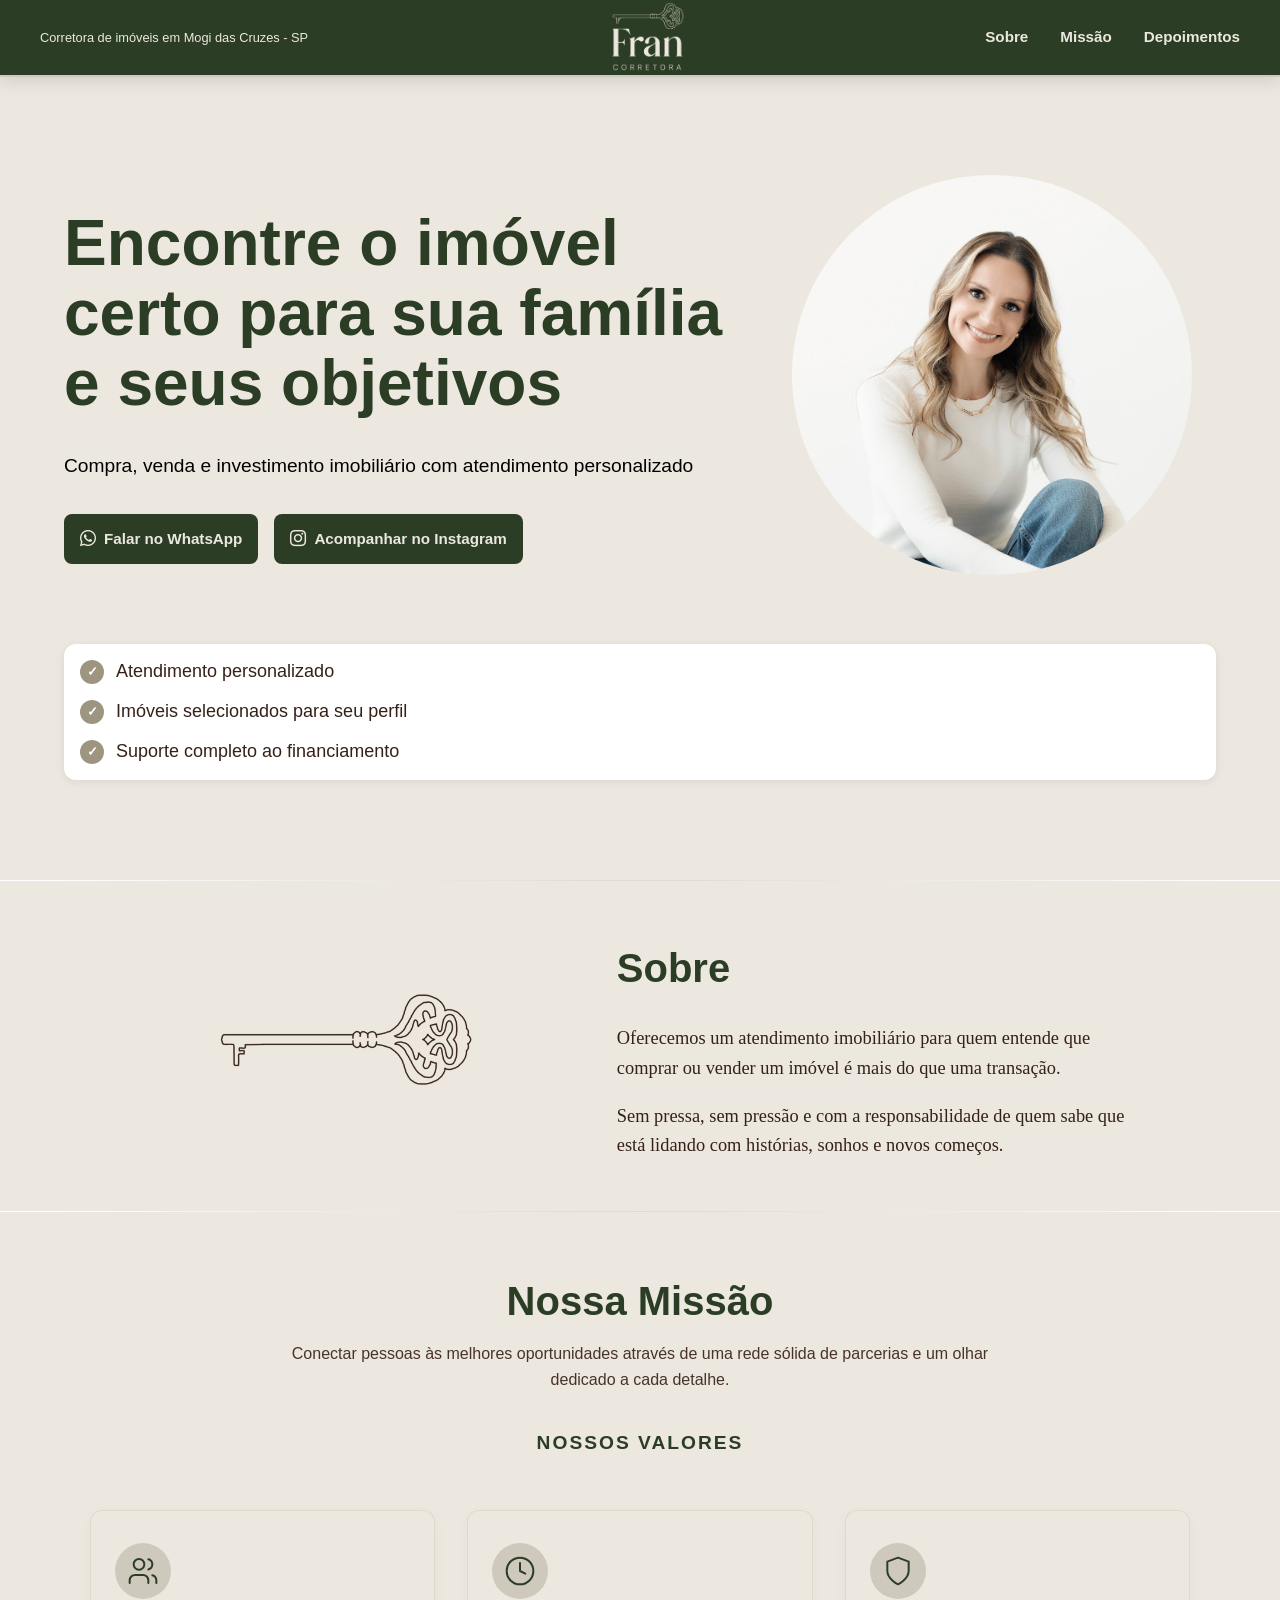
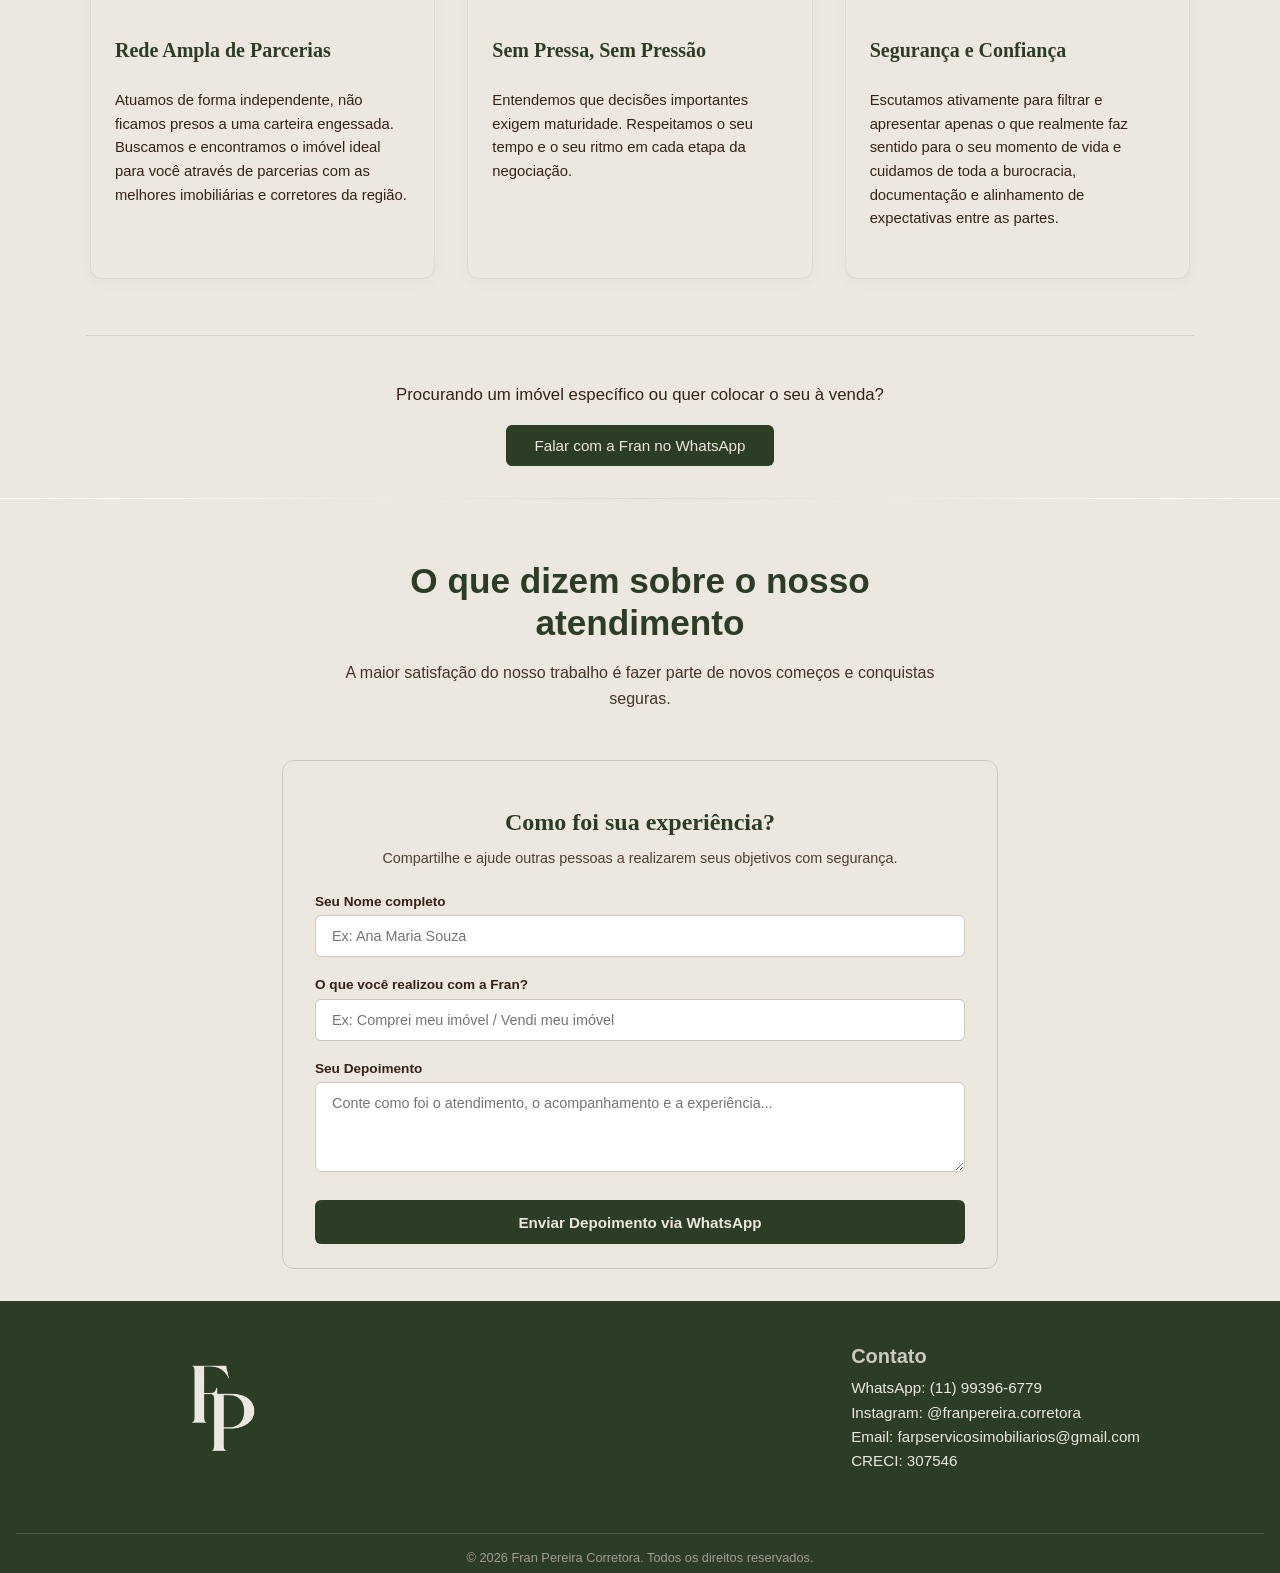
==== commit d3d3cbde: "Ajustes finais de layout e responsividade para primeiro deploy (URL provisoria)" ====
--- a/index.html
+++ b/index.html
@@ -1,16 +1,22 @@
 <!DOCTYPE html>
 <html lang="pt-BR">
 <head>
-    <!-- Meta Pixel -->
-    <!-- Google Analytics -->
     <meta charset="UTF-8">
     <meta name="viewport" content="width=device-width, initial-scale=1.0">
 
-    <title>Fran Pereira</title>
+    <title>Fran Pereira | Corretora de Imóveis em Mogi das Cruzes</title>
+    <meta name="description" content="Compra, venda e investimento imobiliário com atendimento personalizado em Mogi das Cruzes e região. Sem pressa e sem pressão.">
+
+    <!-- Open Graph / WhatsApp Preview -->
+    <meta property="og:type" content="website">
+    <meta property="og:title" content="Fran Pereira | Corretora de Imóveis">
+    <meta property="og:description" content="Encontre o imóvel certo para sua família e seus objetivos com atendimento personalizado em Mogi das Cruzes.">
+    <meta property="og:image" content="assets/images/logo-offwhite.png">
 
     <!-- Font Awesome para os Ícones -->
     <link rel="stylesheet" href="https://cdnjs.cloudflare.com/ajax/libs/font-awesome/6.7.2/css/all.min.css">
 
+    <!-- CSS do Projeto -->
     <link rel="stylesheet" href="css/reset.css">
     <link rel="stylesheet" href="css/variables.css">
     <link rel="stylesheet" href="css/layout.css">
@@ -19,251 +25,224 @@
 </head>
 
 <body>
-     <!-- CABEÇALHO -->
+    <!-- CABEÇALHO -->
     <header>
         <div class="header-container">
             <div class="header-top">
-
-                <p>
-                    Corretora de imóveis em Mogi das Cruzes - SP
-                </p>
+                <p>Corretora de imóveis em Mogi das Cruzes - SP</p>
             </div>
 
             <img src="assets/images/logo-offwhite.png" alt="Fran Pereira - Corretora de Imóveis">
 
             <nav>
                 <a href="#sobre">Sobre</a>
-                <a href="#imoveis">Imóveis</a>
-                <!-- <a href="#depoimentos">Depoimentos</a> -->
-                <!-- <a href="#contato">Contato</a> -->
+                <a href="#diferenciais">Missão</a>
+                <a href="#depoimentos">Depoimentos</a>
             </nav>
         </div>
     </header>
 
     <main>
-
         <!-- HERO -->
         <section class="hero">
-        <div class="container">
-
-            <div class="hero-content">
-
-                <div class="hero-text">
-
-                    <h1 class="hero-title">
-                    Encontre o imóvel certo para sua família e seus objetivos
-                    </h1>
-
-                    <p class="hero-description">
-                    Compra, venda e investimento imobiliário com atendimento personalizado
-                    </p>
-
-                
-                    <div class="hero-actions">
-
-                        <a
-                            href="https://wa.me/5511993966779?text=Ol%C3%A1%2C%20Fran!%20Gostaria%20de%20mais%20informa%C3%A7%C3%B5es%20sobre%20os%20im%C3%B3veis."
-                            class="btn-primary"
-                            target="_blank"
-                            rel="noopener noreferrer"
-                        >
-                            <i class="fa-brands fa-whatsapp"></i> Falar no WhatsApp
-                        </a>
-
-                        <a
-                            href="#imoveis"
-                            class="btn-primary"
-                        >
-                            <i class="fa-solid fa-key"></i>Ver imóveis
-                        </a>
-
+            <div class="container">
+                <div class="hero-content">
+                    <div class="hero-text">
+                        <h1 class="hero-title">
+                            Encontre o imóvel certo para sua família e seus objetivos
+                        </h1>
+                        <p class="hero-description">
+                            Compra, venda e investimento imobiliário com atendimento personalizado
+                        </p>
+                        <div class="hero-actions">
+                            <a
+                                href="https://wa.me/5511993966779?text=Ol%C3%A1%2C%20Fran!%20Gostaria%20de%20conversar%20sobre%20uma%20consultoria%20imobili%C3%A1ria."
+                                class="btn-primary"
+                                target="_blank"
+                                rel="noopener noreferrer"
+                            >
+                                <i class="fa-brands fa-whatsapp"></i> Falar no WhatsApp
+                            </a>
+
+                            <a
+                                href="https://www.instagram.com/franpereira.corretora" 
+                                class="btn-primary"
+                                target="_blank"
+                                rel="noopener noreferrer"
+                            >
+                                <i class="fa-brands fa-instagram"></i> Acompanhar no Instagram
+                            </a>
+                        </div>
                     </div>
-                </div>
-
-                <div class="hero-image">
-
-                <img
-                src="./assets/images/fran.webp"
-                alt="Fran Pereira Corretora"
-                >
-
-                </div>
-
-                <ul class="hero-benefits">
-                    <li>Atendimento personalizado</li>
-                    <li>Imóveis selecionados para seu perfil</li>
-                    <li>Suporte completo ao financiamento</li>
-                </ul>                       
-            </div>
-        </div>  
-        </section>
+
+                    <div class="hero-image">
+                        <img src="./assets/images/fran.webp" alt="Fran Pereira Corretora">
+                    </div>
+
+                    <ul class="hero-benefits">
+                        <li>Atendimento personalizado</li>
+                        <li>Imóveis selecionados para seu perfil</li>
+                        <li>Suporte completo ao financiamento</li>
+                    </ul>                       
+                </div>
+            </div>  
+        </section>
+
+        <hr class="tarja-divisoria">
 
         <!-- SOBRE -->
         <section id="sobre">
             <div class="container sobre-conteudo">
-        
                 <div class="sobre-logo">
                     <img src="assets/images/chave1.png" alt="Fran Pereira - Corretora de Imóveis em Mogi das Cruzes">
                 </div>
 
-            <div class="sobre-textos">
-                <h2>Sobre</h2>
-                
-                <p>
-                    Oferecemos um atendimento imobiliário para quem entende que comprar ou vender um imóvel é mais do que uma transação
-                </p>
-                
-                <p>
-                    Sem pressa, sem pressão e com a responsabilidade de quem sabe que está lidando com histórias, sonhos e novos começos
-                </p>
-            </div>
-        
-            </div>
-        </section>
-
-        <!-- IMÓVEIS -->
-        <section id="imoveis" class="carousel-container">
-
-            <h2>Imóveis em Destaque</h2>
-
-            <!-- Botões de Controle -->
-            <button class="carousel-btn prev" id="prevBtn" aria-label="Imóvel anterior">&#10094;</button>
-            <button class="carousel-btn next" id="nextBtn" aria-label="Próximo imóvel">&#10095;</button>
-
-            <!-- Trilho do Carrossel (preenchido dinamicamente pelo properties.js) -->
-            <div class="carousel-track" id="carouselTrack">
-            <!-- O JavaScript inserirá os cards de imóveis aqui -->
-            </div>
-
-        </section>
-
-
-        <!-- DEPOIMENTOS 
-        <section id="depoimentos">
-
-            <h2>O que nossos clientes dizem</h2>
-
-            <blockquote>
-                "Excelente atendimento e total suporte durante toda a compra."
-            </blockquote>
-
-            <p>— Carlos e Fernanda</p>
-
-            <blockquote>
-                "Encontramos nossa casa ideal com muita tranquilidade."
-            </blockquote>
-
-            <p>— Mariana Souza</p>
-
-        </section>-->
-
-        <!-- CONTATO 
-        <section id="contato">
-
-            <h2>Entre em contato</h2>
-
-            <form  id="formContato">
-
-                <input
-                    type="hidden"
-                    name="source"
-                    value="landing-page"
-                />
-                <div>
-                    <label for="nome">Nome</label>
-
-                    <input
-                        type="text"
-                        id="nome"
-                        name="nome"
-                    >
-                </div>
-
-                <div>
-                    <label for="telefone">Telefone</label>
-
-                    <input
-                        type="tel"
-                        id="telefone"
-                        name="telefone"
-                    >
-
-                </div>
-
-                <div>
-                    <label for="mensagem">Mensagem</label>
-
-                    <textarea
-                        id="mensagem"
-                        name="mensagem"
-                    ></textarea>
-                </div>
-
-                <button type="submit">
-                    Enviar
-                </button>
-
-            </form>
-
-        </section> -->
-
+                <div class="sobre-textos">
+                    <h2>Sobre</h2>
+                    <p>
+                        Oferecemos um atendimento imobiliário para quem entende que comprar ou vender um imóvel é mais do que uma transação.
+                    </p>
+                    <p>
+                        Sem pressa, sem pressão e com a responsabilidade de quem sabe que está lidando com histórias, sonhos e novos começos.
+                    </p>
+                </div>
+            </div>
+        </section>
+
+        <hr class="tarja-divisoria">
+
+        <!-- VALORES E DIFERENCIAIS -->
+        <section id="diferenciais" class="secao-diferenciais">
+            <div class="container">
+                <div class="diferenciais-cabecalho">
+                    <h2 class="diferenciais-titulo">Nossa Missão</h2>
+                    <p class="diferenciais-subtitulo">
+                        Conectar pessoas às melhores oportunidades através de uma rede sólida de parcerias e um olhar dedicado a cada detalhe.
+                    </p>
+                    <span class="diferenciais-tagline">Nossos Valores</span>
+                </div>
+
+                <div class="diferenciais-grid">
+                    <article class="card-diferencial">
+                        <div class="card-icone">
+                            <svg width="32" height="32" viewBox="0 0 24 24" fill="none" stroke="currentColor" stroke-width="1.5" stroke-linecap="round" stroke-linejoin="round">
+                                <path d="M16 21v-2a4 4 0 0 0-4-4H6a4 4 0 0 0-4 4v2"></path>
+                                <circle cx="9" cy="7" r="4"></circle>
+                                <path d="M22 21v-2a4 4 0 0 0-3-3.87"></path>
+                                <path d="M16 3.13a4 4 0 0 1 0 7.75"></path>
+                            </svg>
+                        </div>
+                        <h3>Rede Ampla de Parcerias</h3>
+                        <p>
+                            Atuamos de forma independente, não ficamos presos a uma carteira engessada. Buscamos e encontramos o imóvel ideal para você através de parcerias com as melhores imobiliárias e corretores da região.
+                        </p>
+                    </article>
+
+                    <article class="card-diferencial">
+                        <div class="card-icone">
+                            <svg width="32" height="32" viewBox="0 0 24 24" fill="none" stroke="currentColor" stroke-width="1.5" stroke-linecap="round" stroke-linejoin="round">
+                                <circle cx="12" cy="12" r="10"></circle>
+                                <polyline points="12 6 12 12 16 14"></polyline>
+                            </svg>
+                        </div>
+                        <h3>Sem Pressa, Sem Pressão</h3>
+                        <p>
+                            Entendemos que decisões importantes exigem maturidade. Respeitamos o seu tempo e o seu ritmo em cada etapa da negociação.
+                        </p>
+                    </article>
+
+                    <article class="card-diferencial">
+                        <div class="card-icone">
+                            <svg width="32" height="32" viewBox="0 0 24 24" fill="none" stroke="currentColor" stroke-width="1.5" stroke-linecap="round" stroke-linejoin="round">
+                                <path d="M12 22s8-4 8-10V5l-8-3-8 3v7c0 6 8 10 8 10z"></path>
+                            </svg>
+                        </div>
+                        <h3>Segurança e Confiança</h3>
+                        <p>
+                            Escutamos ativamente para filtrar e apresentar apenas o que realmente faz sentido para o seu momento de vida e cuidamos de toda a burocracia, documentação e alinhamento de expectativas entre as partes.
+                        </p>
+                    </article>
+                </div>
+
+                <!-- CTA de Fechamento da Seção -->
+                <div class="diferenciais-cta">
+                    <p>Procurando um imóvel específico ou quer colocar o seu à venda?</p>
+                    <a href="https://wa.me/5511993966779?text=Ol%C3%A1%20Fran,%20gostaria%20de%20conversar%20sobre%20uma%20consultoria%20imobili%C3%A1ria" target="_blank" rel="noopener noreferrer" class="btn-diferencial">
+                        Falar com a Fran no WhatsApp
+                    </a>
+                </div>
+            </div>
+        </section>
+
+        <hr class="tarja-divisoria">
+
+        <!-- SEÇÃO DEPOIMENTOS -->
+        <section id="depoimentos" class="secao-depoimentos">
+            <div class="container">
+                <div class="depoimentos-cabecalho">
+                    <h2 class="depoimentos-titulo">O que dizem sobre o nosso atendimento</h2>
+                    <p class="depoimentos-subtitulo">
+                        A maior satisfação do nosso trabalho é fazer parte de novos começos e conquistas seguras.
+                    </p>
+                </div>
+
+                <!-- CAIXA / FORMULÁRIO PARA DEIXAR DEPOIMENTO -->
+                <div class="depoimento-form-container">
+                    <div class="form-chamada">
+                        <h3>Como foi sua experiência?</h3>
+                        <p>Compartilhe e ajude outras pessoas a realizarem seus objetivos com segurança.</p>
+                    </div>
+
+                    <form id="formDepoimento" class="form-depoimento">
+                        <div class="form-grupo">
+                            <label for="depoimentoNome">Seu Nome completo</label>
+                            <input type="text" id="depoimentoNome" placeholder="Ex: Ana Maria Souza" required>
+                        </div>
+
+                        <div class="form-grupo">
+                            <label for="depoimentoRelacao">O que você realizou com a Fran?</label>
+                            <input type="text" id="depoimentoRelacao" placeholder="Ex: Comprei meu imóvel / Vendi meu imóvel" required>
+                        </div>
+
+                        <div class="form-grupo">
+                            <label for="depoimentoTexto">Seu Depoimento</label>
+                            <textarea id="depoimentoTexto" rows="4" placeholder="Conte como foi o atendimento, o acompanhamento e a experiência..." required></textarea>
+                        </div>
+
+                        <button type="submit" class="btn-enviar-depoimento">
+                            Enviar Depoimento via WhatsApp
+                        </button>
+                    </form>
+                </div>
+            </div>
+        </section>
     </main>
 
     <!-- RODAPÉ -->
     <footer id="rodape">
-    <div class="container rodape-conteudo">
-        
-        <div class="rodape-logo">
-            <img src="assets/images/fp_offwhite.png" alt="Fran Pereira Corretora - Logo Branca">
-        </div>
-
-        <div class="rodape-contato">
-            <h3>Contato</h3>
-            <ul>
-                <li><a href="https://wa.me/5511993966779" target="_blank">WhatsApp: (11) 99396-6779</a></li>
-                <li><a href="https://instagram.com/franpereira.corretora" target="_blank">Instagram: @franpereira.corretora</a></li>
-                <li><a href="mailto:farpservicosimobiliarios@gmail.com">Email: farpservicosimobiliarios@gmail.com</a></li>
-                <li>CRECI: 307546</li>
-            </ul>
+        <div class="container rodape-conteudo">
+            <div class="rodape-logo">
+                <img src="assets/images/fp_offwhite.png" alt="Fran Pereira Corretora - Logo Branca">
+            </div>
+
+            <div class="rodape-contato">
+                <h3>Contato</h3>
+                <ul>
+                    <li><a href="https://wa.me/5511993966779" target="_blank" rel="noopener noreferrer">WhatsApp: (11) 99396-6779</a></li>
+                    <li><a href="https://instagram.com/franpereira.corretora" target="_blank" rel="noopener noreferrer">Instagram: @franpereira.corretora</a></li>
+                    <li><a href="mailto:farpservicosimobiliarios@gmail.com">Email: farpservicosimobiliarios@gmail.com</a></li>
+                    <li>CRECI: 307546</li>
+                </ul>
+            </div>
         </div>
         
-    </div>
-    
-    <div class="rodape-creditos">
-        <p>&copy; 2026 Fran Pereira Corretora. Todos os direitos reservados.</p>
-    </div>
+        <div class="rodape-creditos">
+            <p>&copy; 2026 Fran Pereira Corretora. Todos os direitos reservados.</p>
+        </div>
     </footer>
+
+    <!-- SCRIPTS -->
     <script src="./js/analytics.js"></script>
-    <script src="./js/main.js"></script>
-    <script src="js/properties.js"></script>
-
-    <!-- MODAL DE DETALHES DO IMÓVEL -->
-    <div id="imovelModal" class="modal-overlay" aria-hidden="true">
-    <div class="modal-content">
-        <button class="modal-close" id="modalCloseBtn" aria-label="Fechar galeria">&times;</button>
-        
-        <div class="modal-header">
-        <h3 id="modalTitulo">Título do Imóvel</h3>
-        <p id="modalBairro">Bairro</p>
-        </div>
-
-        <!-- Mídia Principal em Destaque (Imagem ou Vídeo) -->
-        <div class="modal-media-container" id="modalMediaContainer">
-        <img id="modalMainImg" src="" alt="Foto principal do imóvel">
-        </div>
-
-        <!-- Miniaturas da Galeria -->
-        <div class="modal-thumbnails" id="modalThumbnails"></div>
-
-        <!-- Rodapé do Modal com Preço e WhatsApp -->
-        <div class="modal-footer">
-        <span class="modal-preco" id="modalPreco"></span>
-        <a href="#" id="modalBtnWa" target="_blank" rel="noopener noreferrer" class="btn-card">
-            Falar com a Fran no WhatsApp
-        </a>
-        </div>
-    </div>
-    </div>
-
+    <script src="./js/whatsapp.js"></script>
 </body>
 </html>
--- a/css/layout.css
+++ b/css/layout.css
@@ -1,132 +1,9 @@
 .container {
   width: 90%;
   max-width: var(--container-width);
-
   margin: 0 auto;
 }
 
 .section {
-  padding:
-    var(--space-xl)
-    0;
-}
-
-/* Container e Trilho do Carrossel */
-.carousel-container {
-  position: relative;
-  padding: var(--space-xl) var(--space-sm);
-  background-color: var(--color-white);
-  overflow: hidden;
-  font-family: var(--font-titles);
-}
-
-.carousel-track {
-  display: flex;
-  gap: 1.5rem;
-  transition: transform 0.4s ease-in-out;
-  scroll-behavior: smooth;
-}
-
-/* Card do Imóvel */
-.carousel-item {
-  flex: 0 0 300px; /* Largura fixa para cada card no carrossel */
-  background-color: var(--color-off-white);
-  border-radius: 12px;
-  overflow: hidden;
-  box-shadow: 0 4px 12px rgba(0, 0, 0, 0.05);
-  display: flex;
-  flex-direction: column;
-  transition: transform 0.3s ease;
-}
-
-.carousel-item:hover {
-  transform: translateY(-4px);
-}
-
-.card-imagem-wrapper {
-  position: relative;
-  width: 100%;
-  height: 200px;
-}
-
-.card-imagem-wrapper img {
-  width: 100%;
-  height: 100%;
-  object-fit: cover;
-}
-
-.card-badge {
-  position: absolute;
-  top: 10px;
-  left: 10px;
-  background-color: var(--color-verde-profundo);
-  color: var(--color-off-white);
-  font-family: var(--font-text);
-  font-size: 0.75rem;
-  font-weight: 600;
-  padding: 4px 10px;
-  border-radius: 20px;
-}
-
-.card-corpo {
-  padding: 1.25rem;
-  display: flex;
-  flex-direction: column;
-  flex-grow: 1;
-}
-
-.card-corpo h3 {
-  font-family: var(--font-title);
-  color: var(--color-marrom-terroso);
-  font-size: 1.25rem;
-  margin-bottom: 0.25rem;
-}
-
-.card-bairro {
-  font-family: var(--font-text);
-  color: var(--color-cinza-fendi);
-  font-size: 0.875rem;
-  margin-bottom: 0.75rem;
-}
-
-.card-detalhes-tecnicos {
-  font-family: var(--font-text);
-  color: var(--color-marrom-terroso);
-  font-size: 0.85rem;
-  padding: 0.75rem 0;
-  border-top: 1px solid rgba(0, 0, 0, 0.08);
-  border-bottom: 1px solid rgba(0, 0, 0, 0.08);
-  margin-bottom: 1rem;
-}
-
-.card-rodape {
-  margin-top: auto;
-  display: flex;
-  justify-content: space-between;
-  align-items: center;
-}
-
-.card-preco {
-  font-family: var(--font-text);
-  font-weight: 700;
-  color: var(--color-verde-profundo);
-  font-size: 1.1rem;
-}
-
-.btn-detalhes {
-  display: inline-flex;
-  align-items: center;
-  gap: 0.4rem;
-  background-color: var(--color-verde-profundo);
-  color: var(--color-off-white);
-  padding: 8px 12px;
-  border-radius: 6px;
-  font-size: 0.85rem;
-  text-decoration: none;
-  font-weight: 500;
-  transition: background-color 0.2s ease;
-}
-
-.btn-detalhes:hover {
-  background-color: var(--color-vinho);
+  padding: var(--space-xl) 0;
 }
--- a/css/components.css
+++ b/css/components.css
@@ -1,265 +1,66 @@
 .section-title {
-
   font-size: 2.5rem;
   font-weight: 700;
-
   color: var(--color-primary);
-
   margin-bottom: var(--space-md);
-
   text-align: center;
 }
 
 .section-subtitle {
-
   font-size: 1.1rem;
-
   color: var(--color-gray-500);
-
   text-align: center;
-
   margin-bottom: var(--space-lg);
 }
 
 .btn-primary {
-
-  flex: 1 1 0%; /* Divide o espaço igualmente na horizontal */
-
   box-sizing: border-box;
-
-  padding:
-    1rem 2rem;
-
-  background:
-    var(--color-primary);
-
-  color:
-    var(--color-white);
-
-  border-radius:
-    var(--radius-md);
-
-  text-decoration:
-    none;
-
-  font-weight:
-    600;
-
-  transition:
-    0.3s;
+  padding: 1rem 2rem;
+  background: var(--color-primary);
+  color: var(--color-white);
+  border-radius: var(--radius-md);
+  text-decoration: none;
+  font-weight: 600;
+  transition: background-color 0.3s ease, transform 0.3s ease;
 }
 
 .btn-primary:hover {
-
-  background:
-    var(--color-primary-dark);
-
-  transform:
-    translateY(-2px);
+  background: var(--color-primary-dark);
+  transform: translateY(-2px);
 }
 
 .card {
-
-  background:
-    var(--color-white);
-
-  border-radius:
-    var(--radius-md);
-
-  box-shadow:
-    var(--shadow-sm);
-
-  padding:
-    var(--space-md);
+  background: var(--color-white);
+  border-radius: var(--radius-md);
+  box-shadow: var(--shadow-sm);
+  padding: var(--space-md);
 }
 
-.hero {
+/* ===================================
+   TARJA / DIVISOR DE SEÇÕES
+=================================== */
 
-  min-height: 80vh;
-
-  display: flex;
-
-  align-items: center;
+/* Tarja Discreta Padrão (Linha fina elegante com degradê suave) */
+.tarja-divisoria {
+  border: none;
+  height: 1px;
+  width: 100%;
+  max-width: var(--container-width, 1100px);
+  margin: 0 auto;
+  background: linear-gradient(
+    to right, 
+    transparent, 
+    var(--color-creme, #cfc9bd), 
+    transparent
+  );
+  opacity: 0.7;
 }
 
-.hero-content {
-
-  display: grid;
-
-  grid-template-columns:
-    1fr 1fr;
-
-  gap:
-    var(--space-lg);
-}
-
-.benefits-grid {
-
-  display: grid;
-
-  grid-template-columns:
-    repeat(3, 1fr);
-
-  gap:
-    var(--space-md);
-}
-
-.properties-grid {
-
-  display: grid;
-
-  grid-template-columns:
-    repeat(auto-fit, minmax(300px, 1fr));
-
-  gap:
-    var(--space-md);
-}
-
-/* =========================
-   MODAL DE GALERIA E VÍDEO
-========================= */
-
-.modal-overlay {
-  position: fixed;
-  top: 0;
-  left: 0;
-  width: 100vw;
-  height: 100vh;
-  background-color: rgba(0, 0, 0, 0.75);
-  display: flex;
-  justify-content: center;
-  align-items: center;
-  opacity: 0;
-  pointer-events: none;
-  transition: opacity 0.3s ease;
-  z-index: 1000;
-  padding: 1rem;
-}
-
-.modal-overlay.active {
-  opacity: 1;
-  pointer-events: all;
-}
-
-.modal-content {
-  background-color: var(--color-off-white);
+/* Opção 2: Tarja Colorida/Sólida de Destaque */
+.tarja-destaque {
+  border: none;
+  height: 3px;
   width: 100%;
-  max-width: 800px;
-  max-height: 90vh;
-  border-radius: 12px;
-  padding: 1.5rem;
-  position: relative;
-  overflow-y: auto;
-  display: flex;
-  flex-direction: column;
-  gap: 1rem;
-}
-
-.modal-close {
-  position: absolute;
-  top: 12px;
-  right: 16px;
-  background: none;
-  border: none;
-  font-size: 2rem;
-  color: var(--color-marrom-terroso);
-  cursor: pointer;
-  line-height: 1;
-}
-
-.modal-header h3 {
-  font-family: var(--font-title);
-  color: var(--color-verde-profundo);
-  font-size: 1.5rem;
-  margin-bottom: 0.2rem;
-}
-
-.modal-header p {
-  font-family: var(--font-text);
-  color: var(--color-cinza-fendi);
-  font-size: 0.9rem;
-}
-
-/* Áreas de Mídia */
-.modal-media-container {
-  width: 100%;
-  height: 380px;
-  background-color: #000;
-  border-radius: 8px;
-  overflow: hidden;
-  display: flex;
-  justify-content: center;
-  align-items: center;
-}
-
-.modal-media-container img {
-  width: 100%;
-  height: 100%;
-  object-fit: cover;
-}
-
-.modal-media-container iframe {
-  width: 100%;
-  height: 100%;
-  border: none;
-}
-
-/* Miniaturas */
-.modal-thumbnails {
-  display: flex;
-  gap: 0.5rem;
-  overflow-x: auto;
-  padding-bottom: 0.5rem;
-}
-
-.thumb-item {
-  width: 80px;
-  height: 60px;
-  border-radius: 6px;
-  object-fit: cover;
-  cursor: pointer;
-  opacity: 0.6;
-  border: 2px solid transparent;
-  transition: all 0.2s ease;
-  flex-shrink: 0;
-}
-
-.thumb-item:hover,
-.thumb-item.active {
-  opacity: 1;
-  border-color: var(--color-verde-profundo);
-}
-
-.thumb-video-btn {
-  width: 80px;
-  height: 60px;
-  border-radius: 6px;
-  background-color: var(--color-verde-profundo);
-  color: var(--color-off-white);
-  border: none;
-  cursor: pointer;
-  font-family: var(--font-text);
-  font-size: 0.75rem;
-  font-weight: 600;
-  display: flex;
-  flex-direction: column;
-  align-items: center;
-  justify-content: center;
-  flex-shrink: 0;
-}
-
-/* Rodapé do Modal */
-.modal-footer {
-  display: flex;
-  justify-content: space-between;
-  align-items: center;
-  padding-top: 0.5rem;
-  border-top: 1px solid rgba(0, 0, 0, 0.08);
-}
-
-.modal-preco {
-  font-family: var(--font-text);
-  font-weight: 700;
-  color: var(--color-verde-profundo);
-  font-size: 1.25rem;
+  background-color: var(--color-verde-profundo, #2c3d26);
+  margin: 0;
 }
--- a/css/style.css
+++ b/css/style.css
@@ -1,28 +1,18 @@
 /* =========================
-   GERAL
+   GERAL & RESPONSIVIDADE
 ========================= */
 @media (max-width: 768px) {
-
   .hero-content {
-
     grid-template-columns: 1fr;
   }
-
-  .benefits-grid {
-
-    grid-template-columns: 1fr;
-  }
-}
-
+}
 
 /* =========================
    HEADER
 ========================= */
-
-/* Configuração Geral do Cabeçalho */
 header {
   background-color: var(--color-primary);
-  position: fixed; /* Mantém o menu sempre visível no topo */
+  position: fixed;
   top: 0;
   left: 0;
   width: 100%;
@@ -31,7 +21,6 @@
   border-bottom: 2px solid var(--color-accent);
 }
 
-/* Container interno para alinhar o conteúdo */
 header .header-container {
   max-width: var(--container-width);
   margin: 0 auto;
@@ -41,7 +30,6 @@
   align-items: center;
 }
 
-/* Bloco de Texto (Nome e Subtítulo) */
 .header-top {
   display: flex;
   flex-direction: column;
@@ -60,7 +48,6 @@
   object-fit: contain;
 }
 
-/* Menu de Navegação */
 nav {
   display: flex;
   gap: var(--space-md);
@@ -77,20 +64,15 @@
   border-bottom: 2px solid transparent;
 }
 
-/* Efeito ao passar o mouse */
 nav a:hover {
   color: var(--color-accent);
   border-color: var(--color-accent);
 }
 
-/* ⚠️ IMPORTANTE: Ajuste de compensação na página */
-/* Como o header agora é fixo (fixed), ele flutua sobre o conteúdo. */
-/* Precisamos empurrar o corpo do site um pouco para baixo para não cobrir a Hero Section. */
 body {
   padding-top: 70px;
 }
 
-/* 📱 Responsividade para Celulares */
 @media (max-width: 768px) {
   header .header-container {
     flex-direction: column;
@@ -99,7 +81,7 @@
   }
 
   .header-top p {
-    display: none; /* Oculta o texto longo no mobile para economizar espaço */
+    display: none;
   }
 
   nav {
@@ -115,84 +97,56 @@
   }
   
   body {
-    padding-top: 120px; /* Ajuste ligeiramente maior para o mobile */
-  }
-}
-
+    padding-top: 120px;
+  }
+}
 
 /* =========================
    HERO
 ========================= */
-
 .hero {
   min-height: 90vh;
-
-  display: flex;
-  align-items: center;
-
+  display: flex;
+  align-items: center;
   background: var(--color-white);
 }
 
 .hero-content {
-
   display: grid;
-
   grid-template-columns: 1.2fr 0.8fr;
-
   gap: 2rem;
-
-  align-items: center;
-
+  align-items: center;
 }
 
 .hero-title {
-
   font-family: var(--font-titles);
-  font-size: clamp(
-    2.5rem,
-    5vw,
-    4rem
-  );
-
+  font-size: clamp(2.5rem, 5vw, 4rem);
   line-height: 1.1;
-
-  margin-bottom:
-    2rem;
-
-  color:
-    var(--color-primary);
+  margin-bottom: 2rem;
+  color: var(--color-primary);
 }
 
 .hero-description {
-
   font-family: var(--font-base);
   font-size: 1.2rem;
-
   line-height: 1.6;
-
-  margin-bottom:
-    var(--space-md);
+  margin-bottom: var(--space-md);
+}
+
+.hero-image {
+  display: flex;
+  justify-content: center;
+  align-items: center;
+  width: 100%;
 }
 
 .hero-image img {
-/*RETANGULAR
-   width: 100%;
-   max-width: 450px;
-   height: auto;
-
-  border-radius:
-    var(--radius-lg);
-
-  box-shadow:
-    var(--shadow-md);*/
-
-/*CIRCULAR*/
   width: 400px;
   max-width: 100%;
   aspect-ratio: 1 / 1;
   object-fit: cover;
   border-radius: 50%;
-  margin: 0 auto; 
+  margin: 0 auto;
 }
 
 .hero-actions {
@@ -206,7 +160,7 @@
   display: inline-flex;
   align-items: center;
   justify-content: center;
-  height: 50px; /* Mantém a altura rigorosamente idêntica */
+  height: 50px;
   padding: 0 var(--space-sm);
   gap: var(--space-xs);
   font-family: var(--font-titles);
@@ -214,28 +168,13 @@
   font-weight: 600;
   border-radius: var(--radius-sm);
   text-decoration: none;
-  white-space: nowrap; /* Evita que o texto quebre em duas linhas se a tela for menor */
+  white-space: nowrap;
   transition: background-color 0.2s ease, transform 0.1s ease;
 }
 
-@media (max-width: 768px) {
-  .hero-actions {
-    flex-direction: column; /* Força os botões a irem um para baixo do outro */
-    gap: var(--space-xs); /* Diminui o espaço entre eles para ficar compacto */
-  }
-
-  .hero-actions .btn-primary,
-  .hero-actions .btn-secondary {
-    flex: none; /* Desativa a regra de divisão horizontal */
-    width: 100%; /* Faz cada botão ocupar toda a largura disponível no celular */
-    white-space: normal; /* Permite que o texto respire se a tela for muito pequena */
-  }
-}
-
-
 .hero-actions a i {
-  font-size: 1.15rem; /* Deixa o ícone levemente destacado */
-  color: inherit; /* Garante que o ícone use exatamente a mesma cor do texto (branco) */
+  font-size: 1.15rem;
+  color: inherit;
 }
 
 .hero-benefits {
@@ -249,442 +188,538 @@
   background: white;
   border-radius: var(--radius-md);
   box-shadow: var(--shadow-sm);
-
-  
+  grid-column: 1 / -1; /* Faz os benefícios ocuparem a largura inteira abaixo da imagem e texto no Desktop se necessário */
 }
 
 .hero-benefits li {
-
-  display: flex;
-  align-items: center;
-
+  display: flex;
+  align-items: center;
   gap: 0.75rem;
-
   font-size: 1.125rem;
-
   color: var(--color-primary-dark);
 }
 
 .hero-benefits li::before {
-
   content: "✓";
-
-  display: flex;
-
+  display: flex;
   align-items: center;
   justify-content: center;
-
   width: 24px;
   height: 24px;
-
   border-radius: 50%;
-
   background: var(--color-olive);
-
   color: white;
-
   font-size: 0.8rem;
   font-weight: bold;
-
   flex-shrink: 0;
 }
 
+/* 📱 RESPONSIVIDADE HERO (Dispositivos Móveis) */
 @media (max-width: 768px) {
-
   .hero-content {
-
-    grid-template-columns:
-      1fr;
-
-    text-align: 
-      center;
-  }
-
-  .hero-actions{
-
-    justify-content:
-      center;
-  }
-
-  .hero-benefits li{
-
-    text-align: left;
-  }
-}
-
+    grid-template-columns: 1fr; /* Coluna única no celular */
+    gap: 2.5rem;
+    text-align: center;
+  }
+
+  .hero-text {
+    display: flex;
+    flex-direction: column;
+    align-items: center;
+  }
+
+  .hero-title {
+    font-size: 2.2rem;
+  }
+
+  .hero-image {
+    order: 2; /* Garante que a foto fique após o texto principal */
+    margin: 0 auto;
+  }
+
+  .hero-image img {
+    width: 280px; /* Reduz levemente o diâmetro da imagem para encaixar harmonicamente nas telas de celular */
+  }
+
+  .hero-actions {
+    flex-direction: column;
+    gap: var(--space-xs);
+    width: 100%;
+  }
+
+  .hero-actions a {
+    width: 100%;
+    white-space: normal;
+  }
+
+  .hero-benefits {
+    order: 3;
+    width: 100%;
+    box-sizing: border-box;
+    padding: 1.25rem 1rem;
+  }
+
+  .hero-benefits li {
+    display: flex;
+    align-items: flex-start; /* Força o alinhamento no topo da primeira linha quando houver quebra */
+    gap: 0.75rem;
+    font-size: 1rem;
+    text-align: left; /* Garante que o texto comece alinhado à esquerda na quebra */
+  }
+
+  .hero-benefits li::before {
+    content: "✓";
+    display: flex;
+    align-items: center;
+    justify-content: center;
+    width: 22px;
+    height: 22px;
+    border-radius: 50%;
+    background: var(--color-olive);
+    color: white;
+    font-size: 0.75rem;
+    font-weight: bold;
+    flex-shrink: 0; /* Impede que a bolinha amasse quando o texto quebrar */
+  }
+}
 
 /* =========================
    SOBRE
 ========================= */
-
 #sobre {
-    background-color: var(--color-white); 
-    padding: var(--space-xs) var(--space-sm);
+  background-color: var(--color-white);
+  padding: var(--space-md, 4rem) 1.5rem;
 }
 
 .sobre-conteudo {
-    display: flex;
-    flex-direction: column;
+  display: flex;
+  flex-direction: column;
+  align-items: center;
+  gap: 2.5rem;
+  max-width: 1000px;
+  margin: 0 auto;
+}
+
+.sobre-logo {
+  display: flex;
+  justify-content: center;
+  align-items: center;
+  width: 100%;
+  padding: var(--space-md);
+}
+
+.sobre-logo img {
+  width: 100%;
+  max-width: 240px;
+  height: auto;
+  object-fit: contain;
+}
+
+.sobre-textos {
+  text-align: center;
+  width: 100%;
+}
+
+.sobre-textos h2 {
+  font-family: var(--font-titles);
+  color: var(--color-primary);
+  font-size: 2.5rem;
+}
+
+.sobre-textos p {
+  font-family: var(--font-text);
+  color: var(--color-primary-dark);
+  line-height: 1.6;
+  font-size: 1.15rem;
+}
+
+@media (min-width: 768px) {
+  .sobre-conteudo {
+    flex-direction: row;
     align-items: center;
-    gap: 2.5rem;
-    max-width: 1000px; /* Aumentamos ligeiramente a largura máxima do container */
-    margin: 0 auto;
-}
-
-/* Container da Logo/Símbolo */
-.sobre-logo {
-    display: flex;
-    justify-content: center;
-    align-items: center;
-    width: 100%;
-}
-
-.sobre-logo img {
-    width: 100%;
-    max-width: 240px; /* Tamanho maior já no mobile */
-    height: auto;
-    object-fit: contain;
-}
-
-/* Container dos Textos */
-.sobre-textos {
-    text-align: center;
-    width: 100%;
-}
-
-.sobre-textos h2 {
-    font-family: var(--font-titles);
-    color: var(--color-primary);
-    margin-bottom: 1.5rem;
-    font-size: 2.5rem;
-}
-
-.sobre-textos p {
-    font-family: var(--font-text);
-    color: var(--color-primary-dark);
-    line-height: 1.6;
-    margin-bottom: 1rem;
-    font-size: 1.15rem;
-}
-
-/* =========================
-   DESKTOP (768px+)
-========================= */
-@media (min-width: 768px) {
-    .sobre-conteudo {
-        flex-direction: row;
-        align-items: center; /* Centraliza a logo verticalmente em relação à altura do bloco de texto */
-        text-align: left;
-        gap: 4rem;
-    }
-    
-    /* Define a proporção das colunas */
-    .sobre-logo {
-        flex: 1; /* Ocupa 1 parte do espaço */
-        max-width: 380px; /* Limite do container da logo */
-    }
-
-    .sobre-logo img {
-        max-width: 320px; /* Aumentado para equilibrar visualmente com a altura do texto */
-    }
-
-    .sobre-textos {
-        flex: 1.5; /* Ocupa 1.5 partes do espaço (dando um pouco mais de respiro ao texto) */
-        text-align: left;
-    }
-}
-
-section,
-footer {
-    border: 1px solid LIGHTGRAY;
-}
-
-section {
-    margin-bottom: 40px;
-}
-
-#imoveis {
-
-    display: flex;
-
-    gap: 20px;
-
-}
-
-/* =========================
-   IMÓVEIS
-========================= */
-
-/* Container do Carrossel */
-.carousel-container {
-    position: relative;
-    display: flex;
-    flex-wrap: wrap; /* Permite que os cards quebrem para a próxima linha */
-    justify-content: center;
-    margin: 0 auto;
-    padding: 40px 20px;
-}
-
-.carousel-container h2 {
-    width: 100%;
-    text-align: center;
-    margin-bottom: 30px;
-    font-size: 2rem;
-    color: var(--color-primary);
-}
-
-/* Trilho Deslizante */
-.carousel-track {
-    display: flex;
-    gap: 20px;
-    overflow-x: auto;
-    scroll-behavior: smooth;
-    scroll-snap-type: x mandatory;
-    padding-bottom: 15px;
-}
-
-/* Ocultar barra de rolagem padrão para estética */
-.carousel-track::-webkit-scrollbar {
-    display: none;
-}
-.carousel-track {
-    -ms-overflow-style: none;  
-    scrollbar-width: none;  
-}
-
-/* Itens/Cards do Carrossel */
-.carousel-item {
-    flex: 0 0 calc(33.333% - 14px); /* Exibe 3 cards em telas grandes */
-    min-width: 280px; /* Garante tamanho mínimo em telas pequenas */
-    scroll-snap-align: start;
-    background: #ffffff;
-    padding: 20px;
-    border-radius: 8px;
-    box-shadow: 0 4px 12px rgba(0,0,0,0.1); /* Sombra leve opcional */
-}
-
-/* Botões de Navegação */
-.carousel-btn {
-    position: absolute;
-    top: 50%;
-    transform: translateY(-50%);
-    background: rgba(0, 0, 0, 0.6);
-    color: #fff;
-    border: none;
-    width: 40px;
-    height: 40px;
-    border-radius: 50%;
-    cursor: pointer;
-    font-size: 18px;
-    display: flex;
-    align-items: center;
-    justify-content: center;
-    z-index: 10;
-    transition: background 0.3s;
-}
-
-.carousel-btn:hover {
-    background: rgba(0, 0, 0, 0.8);
-}
-
-.carousel-btn.prev { left: 10px; }
-.carousel-btn.next { right: 10px; }
-
-/* Responsividade: Telas menores mostram menos cards por vez */
-@media (max-width: 900px) {
-    .carousel-item {
-        flex: 0 0 calc(50% - 10px); /* 2 cards por vez */
-    }
-}
-
-@media (max-width: 600px) {
-    .carousel-item {
-        flex: 0 0 100%; /* 1 card por vez no celular */
-    }
-    .carousel-btn { display: none; } /* Opcional: esconde botões no celular já que o touch funciona nativamente */
-}
-
-/* =========================
-   CONTATO (NAO USADO)
-========================= */
-#contato {
-  padding: var(--space-xl) var(--space-sm);
-  background-color: var(--color-gray-100);
-}
-
-#contato h2 {
+    text-align: left;
+    gap: 4rem;
+  }
+  
+  .sobre-logo {
+    flex: 1;
+    max-width: 380px;
+  }
+
+  .sobre-logo img {
+    max-width: 320px;
+  }
+
+  .sobre-textos {
+    flex: 1.5;
+    text-align: left;
+  }
+}
+
+/* ===================================
+   SEÇÃO DIFERENCIAIS / VALORES
+=================================== */
+.secao-diferenciais {
+  padding: var(--space-md, 4rem) 1.5rem;
+  background-color: var(--color-off-white, #ede8df);
+  color: var(--color-marrom-terroso, #352118);
+}
+
+.diferenciais-cabecalho {
   text-align: center;
-  color: var(--color-primary);
-  font-size: 2.25rem;
-  margin-bottom: var(--space-lg);
-  font-weight: 700;
-}
-
-/* Container do Formulário */
-#contato form {
-  max-width: 600px;
+  max-width: 700px;
+  margin: 0 auto 3.5rem auto;
+}
+
+.diferenciais-tagline {
+  font-family: var(--font-titles, 'Inter', sans-serif);
+  font-size: 1.2rem;
+  text-transform: uppercase;
+  letter-spacing: 2px;
+  color: var(--color-verde-profundo, #2c3d26);
+  font-weight: 600;
+  display: block;
+  margin-top: 2.5rem;
+}
+
+.diferenciais-titulo {
+  font-family: var(--font-titles, serif);
+  font-size: 2.5rem;
+  color: var(--color-verde-profundo, #2c3d26);
+  margin-bottom: 1rem;
+  line-height: 1.2;
+}
+
+.diferenciais-subtitulo {
+  font-family: var(--font-text, 'Inter', sans-serif);
+  font-size: 1rem;
+  line-height: 1.6;
+  color: var(--color-marrom-terroso, #352118);
+  opacity: 0.9;
+}
+
+.diferenciais-grid {
+  display: grid;
+  grid-template-columns: repeat(auto-fit, minmax(260px, 1fr));
+  gap: 2rem;
+  max-width: 1100px;
   margin: 0 auto;
-  background-color: var(--color-white);
-  padding: var(--space-md);
-  border-radius: var(--radius-md);
-  box-shadow: var(--shadow-md);
-  border: 1px solid var(--color-gray-200);
-}
-
-/* Grupos de Campos (Divs) */
-#contato form div {
-  margin-bottom: var(--space-sm);
-}
-
-/* Rótulos (Labels) */
-#contato label {
+}
+
+.card-diferencial {
+  background-color: var(--color-white, #ffffff);
+  padding: 2rem 1.5rem;
+  border-radius: 12px;
+  box-shadow: 0 4px 15px rgba(0, 0, 0, 0.03);
+  border: 1px solid rgba(165, 155, 145, 0.2);
+  transition: transform 0.3s ease, box-shadow 0.3s ease;
+  display: flex;
+  flex-direction: column;
+  align-items: flex-start;
+}
+
+.card-diferencial:hover {
+  transform: translateY(-5px);
+  box-shadow: 0 8px 25px rgba(0, 0, 0, 0.07);
+}
+
+.card-icone {
+  width: 56px;
+  height: 56px;
+  background-color: var(--color-creme, #cfc9bd);
+  border-radius: 50%;
+  display: flex;
+  align-items: center;
+  justify-content: center;
+  color: var(--color-verde-profundo, #2c3d26);
+  margin-bottom: 1.25rem;
+}
+
+.card-diferencial h3 {
+  font-family: var(--font-title, serif);
+  font-size: 1.25rem;
+  color: var(--color-verde-profundo, #2c3d26);
+  margin-bottom: 0.75rem;
+}
+
+.card-diferencial p {
+  font-family: var(--font-text, 'Inter', sans-serif);
+  font-size: 0.925rem;
+  line-height: 1.6;
+  color: var(--color-marrom-terroso, #352118);
+}
+
+.diferenciais-cta {
+  text-align: center;
+  margin-top: 3.5rem;
+  padding-top: 2rem;
+  border-top: 1px solid rgba(53, 33, 24, 0.1);
+}
+
+.diferenciais-cta p {
+  font-family: var(--font-text, 'Inter', sans-serif);
+  font-size: 1.05rem;
+  margin-bottom: 1.25rem;
+  font-weight: 500;
+}
+
+.btn-diferencial {
+  display: inline-block;
+  background-color: var(--color-verde-profundo, #2c3d26);
+  color: var(--color-off-white, #ede8df);
+  font-family: var(--font-text, 'Inter', sans-serif);
+  font-size: 0.95rem;
+  font-weight: 500;
+  padding: 12px 28px;
+  border-radius: 6px;
+  text-decoration: none;
+  transition: background-color 0.2s ease;
+}
+
+.btn-diferencial:hover {
+  background-color: var(--color-vinho, #3d1515);
+}
+
+/* ===================================
+   SEÇÃO DEPOIMENTOS
+=================================== */
+.secao-depoimentos {
+  padding: var(--space-md, 4rem) 1.5rem;
+  background-color: var(--color-white, #ffffff);
+  color: var(--color-marrom-terroso, #352118);
+}
+
+.depoimentos-cabecalho {
+  text-align: center;
+  max-width: 650px;
+  margin: 0 auto 3rem auto;
+}
+
+.depoimentos-titulo {
+  font-family: var(--font-titles, serif);
+  font-size: 2.2rem;
+  color: var(--color-verde-profundo, #2c3d26);
+  margin-bottom: 0.75rem;
+  line-height: 1.2;
+}
+
+.depoimentos-subtitulo {
+  font-family: var(--font-text, 'Inter', sans-serif);
+  font-size: 1rem;
+  line-height: 1.6;
+  opacity: 0.9;
+}
+
+.depoimentos-grid {
+  display: grid;
+  grid-template-columns: repeat(auto-fit, minmax(280px, 1fr));
+  gap: 2rem;
+  max-width: 1000px;
+  margin: 0 auto 4rem auto;
+}
+
+.card-depoimento {
+  background-color: var(--color-off-white, #ede8df);
+  padding: 2rem;
+  border-radius: 12px;
+  position: relative;
+  display: flex;
+  flex-direction: column;
+  justify-content: space-between;
+}
+
+.depoimento-aspas {
+  font-family: var(--font-title, serif);
+  font-size: 4rem;
+  line-height: 1;
+  color: var(--color-verde-profundo, #2c3d26);
+  opacity: 0.25;
+  position: absolute;
+  top: 10px;
+  left: 15px;
+}
+
+.depoimento-texto {
+  font-family: var(--font-text, 'Inter', sans-serif);
+  font-size: 0.95rem;
+  line-height: 1.6;
+  margin-bottom: 1.5rem;
+  position: relative;
+  z-index: 1;
+  font-style: italic;
+}
+
+.depoimento-autor {
+  border-top: 1px solid rgba(53, 33, 24, 0.15);
+  padding-top: 1rem;
+}
+
+.depoimento-autor strong {
   display: block;
-  font-family: var(--font-base);
-  color: var(--color-gray-900);
+  font-family: var(--font-text, 'Inter', sans-serif);
   font-weight: 600;
+  color: var(--color-verde-profundo, #2c3d26);
+  font-size: 0.95rem;
+}
+
+.depoimento-autor span {
+  font-size: 0.8rem;
+  color: var(--color-cinza-fendi, #a59b91);
+}
+
+.depoimento-form-container {
+  max-width: 650px;
+  margin: 0 auto;
+  background-color: var(--color-off-white, #ede8df);
+  border: 1px solid var(--color-creme, #cfc9bd);
+  padding: 1.5rem 2rem;
+  border-radius: 12px;
+}
+
+.form-chamada {
+  text-align: center;
+  margin-bottom: 1.75rem;
+}
+
+.form-chamada h3 {
+  font-family: var(--font-title, serif);
+  font-size: 1.5rem;
+  color: var(--color-verde-profundo, #2c3d26);
+  margin-bottom: 0.5rem;
+}
+
+.form-chamada p {
+  font-family: var(--font-text, 'Inter', sans-serif);
   font-size: 0.9rem;
-  margin-bottom: var(--space-xs);
-}
-
-/* Inputs e Textarea */
-#contato input[type="text"],
-#contato input[type="tel"],
-#contato textarea {
+  color: var(--color-marrom-terroso, #352118);
+  opacity: 0.85;
+}
+
+.form-depoimento .form-grupo {
+  margin-bottom: 1.25rem;
+  display: flex;
+  flex-direction: column;
+}
+
+.form-depoimento label {
+  font-family: var(--font-base, 'Inter', sans-serif);
+  font-size: 0.85rem;
+  font-weight: 600;
+  color: var(--color-marrom-terroso, #352118);
+  margin-bottom: 0.4rem;
+}
+
+.form-depoimento input,
+.form-depoimento textarea {
+  box-sizing: border-box;
   width: 100%;
-  padding: 0.75rem var(--space-sm);
-  font-family: var(--font-base);
-  color: var(--color-gray-900);
-  background-color: var(--color-white);
-  border: 1px solid var(--color-gray-300);
-  border-radius: var(--radius-sm);
-  font-size: 1rem;
+  padding: 0.75rem 1rem;
+  border: 1px solid var(--color-creme, #cfc9bd);
+  border-radius: 6px;
+  background-color: #ffffff;
+  font-family: var(--font-text, 'Inter', sans-serif);
+  font-size: 0.9rem;
+  color: var(--color-marrom-terroso, #352118);
   transition: border-color 0.2s ease, box-shadow 0.2s ease;
 }
 
-#contato input:focus,
-#contato textarea:focus {
+.form-depoimento input:focus,
+.form-depoimento textarea:focus {
   outline: none;
-  border-color: var(--color-primary);
-  box-shadow: 0 0 0 3px rgba(107, 79, 58, 0.15); /* Sombra suave usando a cor primária */
-}
-
-/* Placeholder */
-#contato input::placeholder,
-#contato textarea::placeholder {
-  color: var(--color-gray-500);
-  opacity: 0.7;
-}
-
-/* Caixa de Texto da Mensagem */
-#contato textarea {
-  height: 120px;
-  resize: vertical;
-  min-height: 80px;
-}
-
-/* Botão de Enviar */
-#contato button[type="submit"] {
+  border-color: var(--color-verde-profundo, #2c3d26);
+  box-shadow: 0 0 0 3px rgba(44, 61, 38, 0.1);
+}
+
+.btn-enviar-depoimento {
   width: 100%;
-  padding: 1rem;
-  background-color: var(--color-primary);
-  color: var(--color-white);
+  background-color: var(--color-verde-profundo, #2c3d26);
+  color: var(--color-off-white, #ede8df);
   border: none;
-  border-radius: var(--radius-sm);
-  font-family: var(--font-base);
-  font-size: 1.1rem;
+  padding: 0.85rem 1.5rem;
+  font-family: var(--font-text, 'Inter', sans-serif);
+  font-size: 0.95rem;
   font-weight: 600;
+  border-radius: 6px;
   cursor: pointer;
-  transition: background-color 0.2s ease, transform 0.1s ease;
-  margin-top: var(--space-xs);
-}
-
-#contato button[type="submit"]:hover {
-  background-color: var(--color-primary-dark);
-}
-
-#contato button[type="submit"]:active {
-  transform: scale(0.98);
+  transition: background-color 0.2s ease;
+  margin-top: 0.5rem;
+}
+
+.btn-enviar-depoimento:hover {
+  background-color: var(--color-vinho, #3d1515);
 }
 
 /* =========================
    RODAPÉ 
 ========================= */
-
 #rodape {
-    background-color: var(--color-primary);
-    color: var(--color-white);
-    /* Usando espaçamento bem reduzido no topo e na base */
-    padding: var(--space-xs) var(--space-sm);
+  background-color: var(--color-primary);
+  color: var(--color-white);
+  padding: var(--space-xs) var(--space-sm);
 }
 
 .rodape-conteudo {
-    display: flex;
-    flex-direction: column;
-    align-items: center;
-    gap: 1.5rem; /* Reduzido de 3rem para 1.5rem */
-    max-width: 1000px;
-    margin: 0 auto;
-    text-align: center;
-}
-
-/* Logo */
+  display: flex;
+  flex-direction: column;
+  align-items: center;
+  gap: 1.5rem;
+  max-width: 1000px;
+  margin: 0 auto;
+  text-align: center;
+}
+
 .rodape-logo img {
-    max-width: 160px;
-    height: auto;
-    display: block; /* Remove o espaço extra inferior nativo de elementos inline */
-}
-
-/* Bloco de Contato */
+  max-width: 160px;
+  height: auto;
+  display: block;
+}
+
 .rodape-contato h3 {
-    font-family: var(--font-titles);
-    font-size: 1.25rem;
-    color: var(--color-accent);
-    margin: 0 0 0.5rem 0; /* Zeramos a margem superior e reduzimos a inferior */
+  font-family: var(--font-titles);
+  font-size: 1.25rem;
+  color: var(--color-accent);
+  margin: 0 0 0.5rem 0;
 }
 
 .rodape-contato ul {
-    list-style: none;
-    padding: 0;
-    margin: 0; /* Zerado para não empurrar nada */
+  list-style: none;
+  padding: 0;
+  margin: 0;
 }
 
 .rodape-contato li, 
 .rodape-contato a {
-    font-family: var(--font-base);
-    color: var(--color-white);
-    text-decoration: none;
-    line-height: 1.6; /* Reduzido de 2.0 para 1.6 para aproximar as linhas */
-    font-size: 0.95rem;
-    transition: color 0.3s ease;
+  font-family: var(--font-base);
+  color: var(--color-white);
+  text-decoration: none;
+  line-height: 1.6;
+  font-size: 0.95rem;
+  transition: color 0.3s ease;
 }
 
 .rodape-contato a:hover {
-    color: var(--color-olive); 
-}
-
-/* Linha de Créditos / Copyright */
+  color: var(--color-olive); 
+}
+
 .rodape-creditos {
-    text-align: center;
-    margin-top: 1.5rem; /* Reduzido de 4rem para 1.5rem */
-    padding-top: 1rem;
-    border-top: 1px solid rgba(237, 232, 223, 0.15);
+  text-align: center;
+  margin-top: 1.5rem;
+  padding-top: 1rem;
+  border-top: 1px solid rgba(237, 232, 223, 0.15);
 }
 
 .rodape-creditos p {
-    font-family: var(--font-base);
-    font-size: 0.8rem;
-    color: var(--color-fendy);
-    margin: 0; /* Zerada a margem padrão do parágrafo */
-}
-
-/* =========================
-   DESKTOP (768px+)
-========================= */
+  font-family: var(--font-base);
+  font-size: 0.8rem;
+  color: var(--color-fendy);
+  margin: 0;
+}
+
 @media (min-width: 768px) {
-    .rodape-conteudo {
-        flex-direction: row;
-        justify-content: space-between;
-        align-items: center; /* ALINHAMENTO PERFEITO: alinha a logo e os contatos pelo centro na horizontal */
-        text-align: left;
-    }
-}
+  .rodape-conteudo {
+    flex-direction: row;
+    justify-content: space-between;
+    align-items: center;
+    text-align: left;
+  }
+}
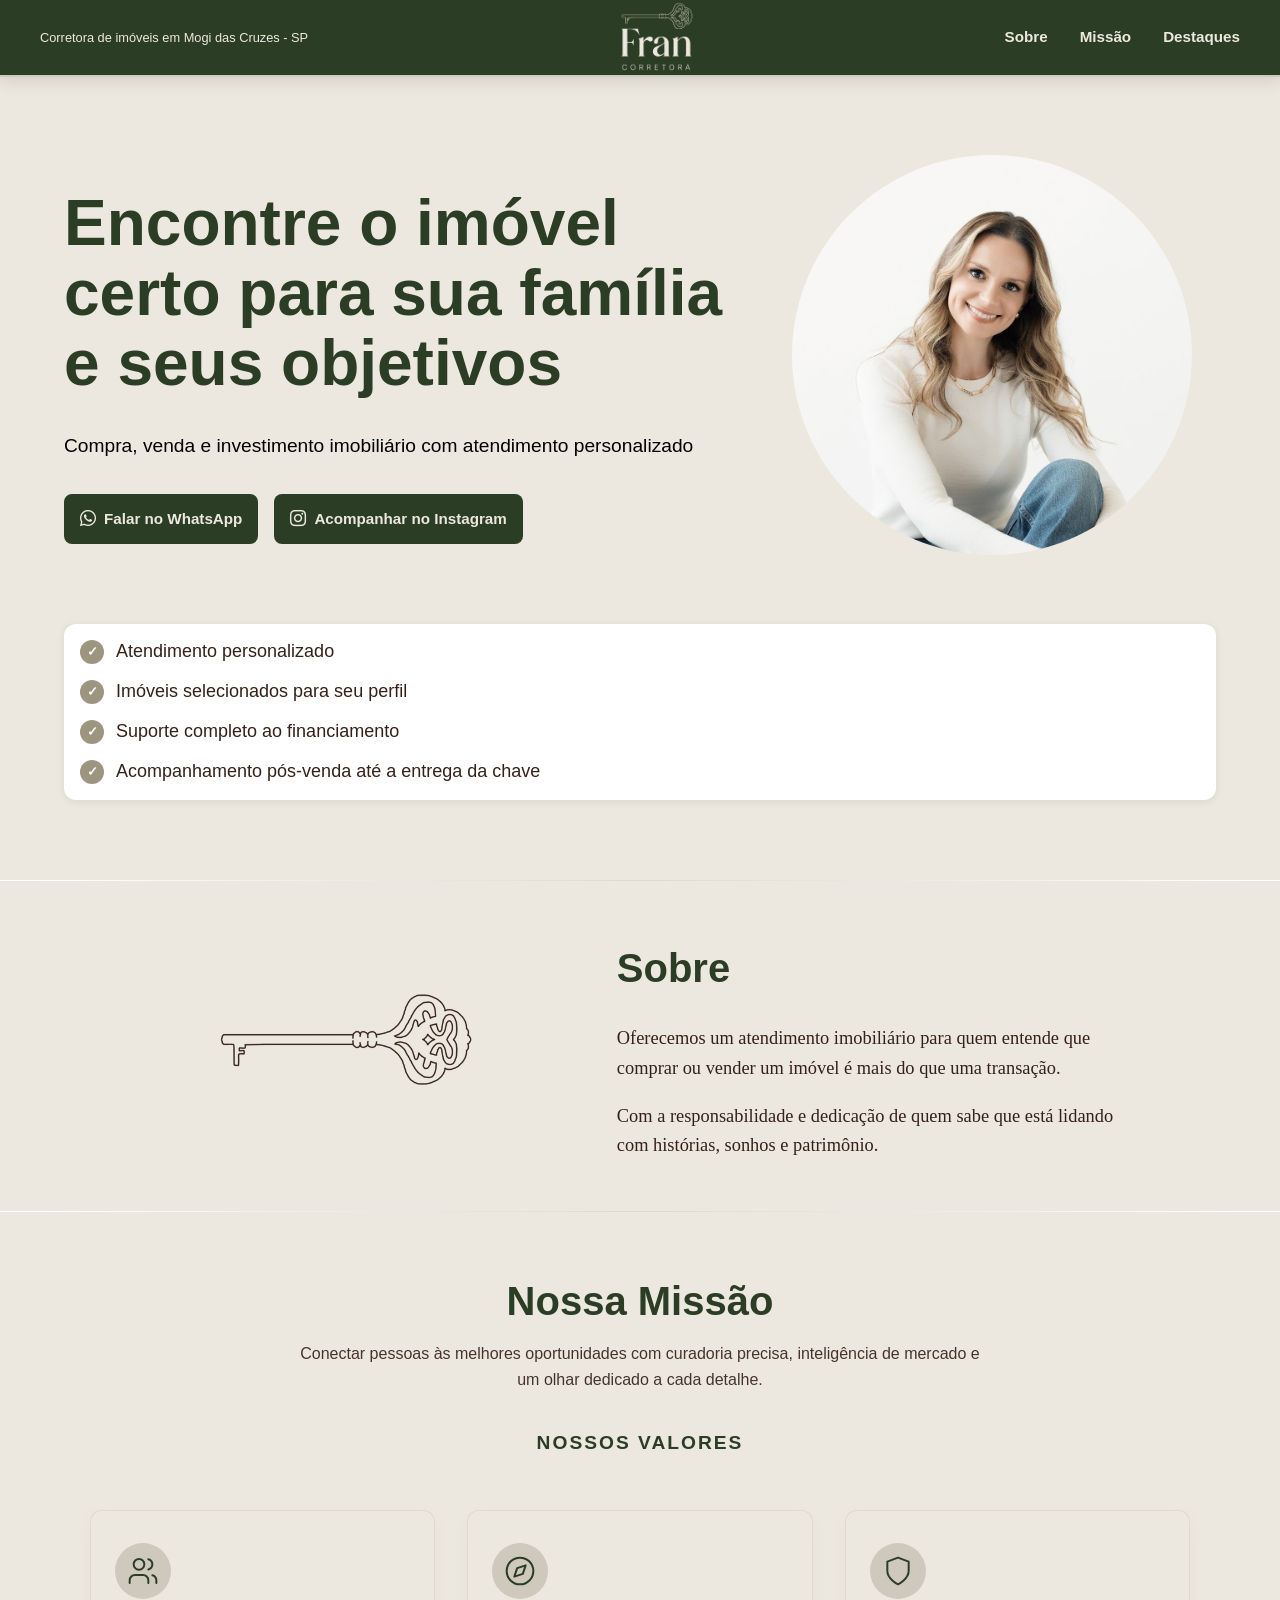
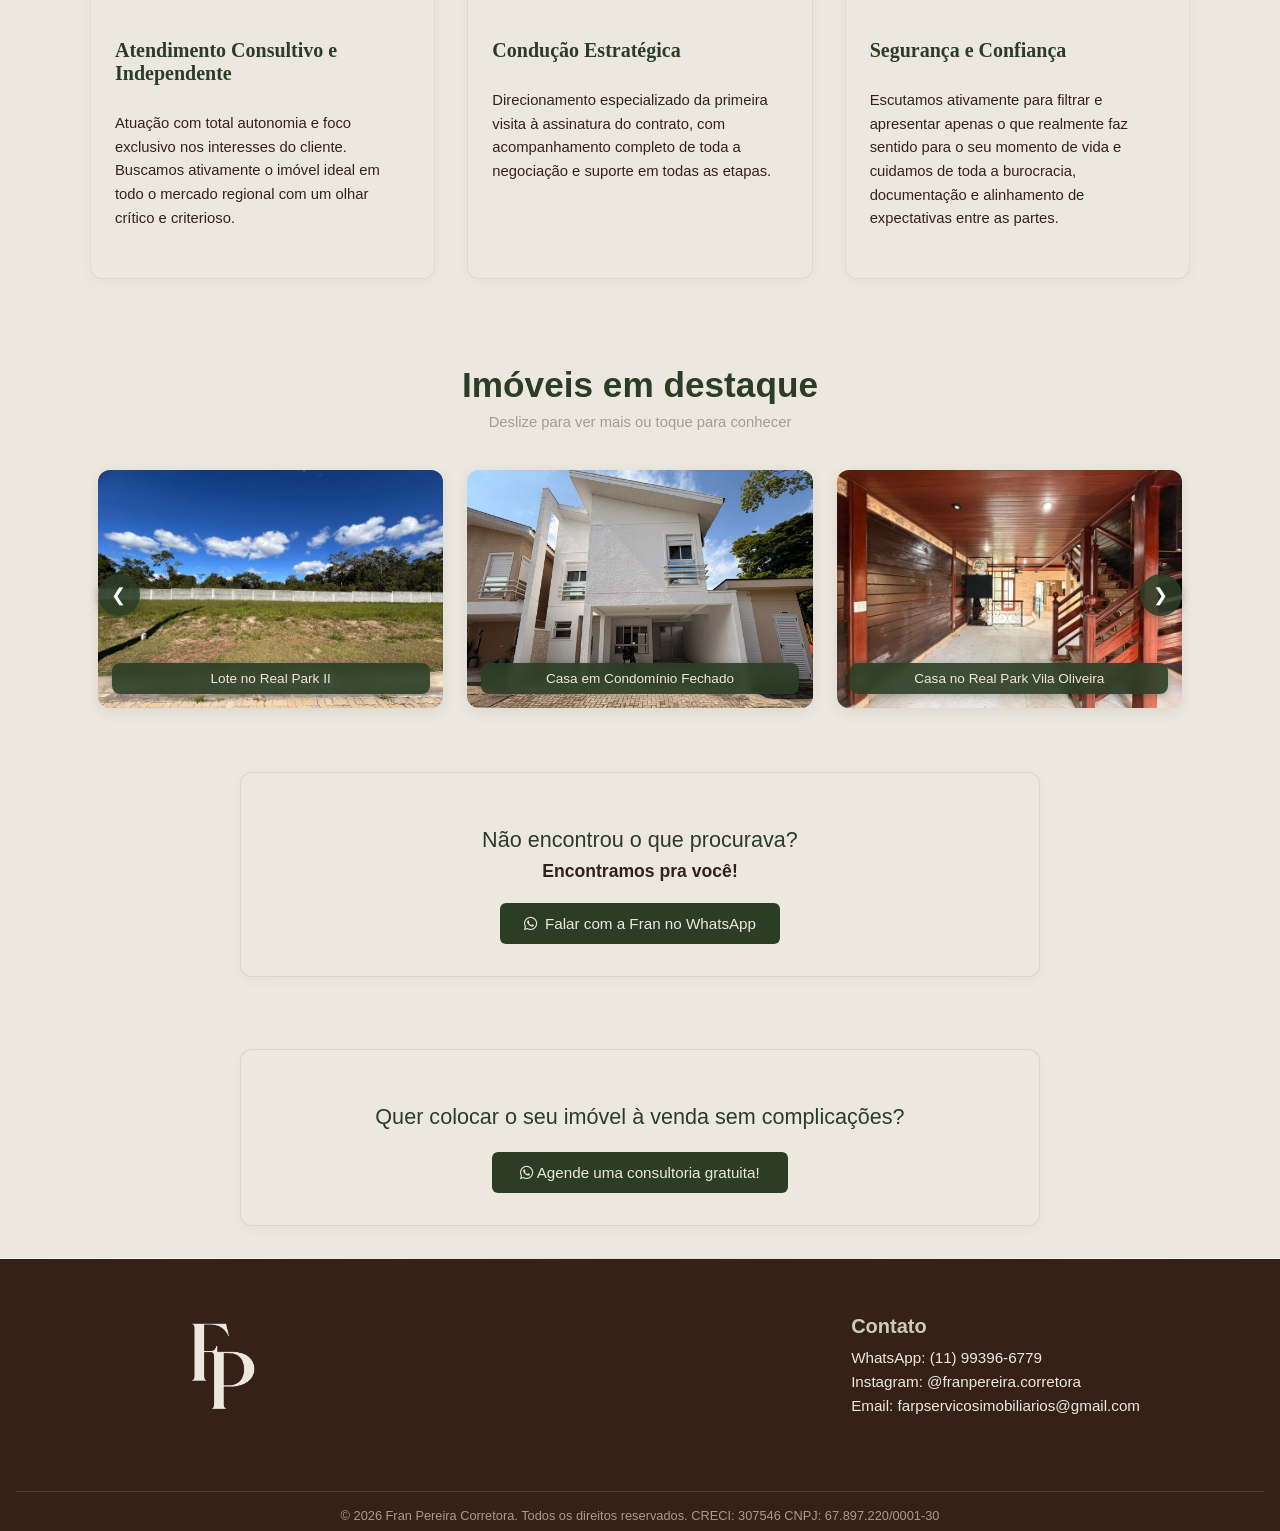
==== commit 9179fa36: "MVP" ====
--- a/index.html
+++ b/index.html
@@ -5,7 +5,7 @@
     <meta name="viewport" content="width=device-width, initial-scale=1.0">
 
     <title>Fran Pereira | Corretora de Imóveis em Mogi das Cruzes</title>
-    <meta name="description" content="Compra, venda e investimento imobiliário com atendimento personalizado em Mogi das Cruzes e região. Sem pressa e sem pressão.">
+    <meta name="description" content="Compra, venda e investimento imobiliário com atendimento personalizado em Mogi das Cruzes e região.">
 
     <!-- Open Graph / WhatsApp Preview -->
     <meta property="og:type" content="website">
@@ -15,6 +15,9 @@
 
     <!-- Font Awesome para os Ícones -->
     <link rel="stylesheet" href="https://cdnjs.cloudflare.com/ajax/libs/font-awesome/6.7.2/css/all.min.css">
+
+    <!-- Favicon padrão para navegadores -->
+    <link rel="icon" type="image/png" href="assets/images/favicon.png">
 
     <!-- CSS do Projeto -->
     <link rel="stylesheet" href="css/reset.css">
@@ -37,7 +40,7 @@
             <nav>
                 <a href="#sobre">Sobre</a>
                 <a href="#diferenciais">Missão</a>
-                <a href="#depoimentos">Depoimentos</a>
+                <a href="#imoveis-destaque">Destaques</a>
             </nav>
         </div>
     </header>
@@ -83,6 +86,7 @@
                         <li>Atendimento personalizado</li>
                         <li>Imóveis selecionados para seu perfil</li>
                         <li>Suporte completo ao financiamento</li>
+                        <li>Acompanhamento pós-venda até a entrega da chave</li>
                     </ul>                       
                 </div>
             </div>  
@@ -103,7 +107,7 @@
                         Oferecemos um atendimento imobiliário para quem entende que comprar ou vender um imóvel é mais do que uma transação.
                     </p>
                     <p>
-                        Sem pressa, sem pressão e com a responsabilidade de quem sabe que está lidando com histórias, sonhos e novos começos.
+                        Com a responsabilidade e dedicação de quem sabe que está lidando com histórias, sonhos e patrimônio.
                     </p>
                 </div>
             </div>
@@ -117,7 +121,7 @@
                 <div class="diferenciais-cabecalho">
                     <h2 class="diferenciais-titulo">Nossa Missão</h2>
                     <p class="diferenciais-subtitulo">
-                        Conectar pessoas às melhores oportunidades através de uma rede sólida de parcerias e um olhar dedicado a cada detalhe.
+                        Conectar pessoas às melhores oportunidades com curadoria precisa, inteligência de mercado e um olhar dedicado a cada detalhe.
                     </p>
                     <span class="diferenciais-tagline">Nossos Valores</span>
                 </div>
@@ -132,22 +136,23 @@
                                 <path d="M16 3.13a4 4 0 0 1 0 7.75"></path>
                             </svg>
                         </div>
-                        <h3>Rede Ampla de Parcerias</h3>
+                        <h3>Atendimento Consultivo e Independente</h3>
                         <p>
-                            Atuamos de forma independente, não ficamos presos a uma carteira engessada. Buscamos e encontramos o imóvel ideal para você através de parcerias com as melhores imobiliárias e corretores da região.
+                            Atuação com total autonomia e foco exclusivo nos interesses do cliente. Buscamos ativamente o imóvel ideal em todo o mercado regional com um olhar crítico e criterioso.
                         </p>
                     </article>
 
                     <article class="card-diferencial">
                         <div class="card-icone">
+                            <!-- Ícone de Bússola: simboliza direcionamento, orientação e condução estratégica -->
                             <svg width="32" height="32" viewBox="0 0 24 24" fill="none" stroke="currentColor" stroke-width="1.5" stroke-linecap="round" stroke-linejoin="round">
                                 <circle cx="12" cy="12" r="10"></circle>
-                                <polyline points="12 6 12 12 16 14"></polyline>
+                                <polygon points="16.24 7.76 14.12 14.12 7.76 16.24 9.88 9.88 16.24 7.76"></polygon>
                             </svg>
                         </div>
-                        <h3>Sem Pressa, Sem Pressão</h3>
+                        <h3>Condução Estratégica</h3>
                         <p>
-                            Entendemos que decisões importantes exigem maturidade. Respeitamos o seu tempo e o seu ritmo em cada etapa da negociação.
+                            Direcionamento especializado da primeira visita à assinatura do contrato, com acompanhamento completo de toda a negociação e suporte em todas as etapas.
                         </p>
                     </article>
 
@@ -164,11 +169,52 @@
                     </article>
                 </div>
 
+                <!-- CARROSSEL DE IMÓVEIS EM DESTAQUE -->
+                <section class="imovel-galeria-section" id="imoveis-destaque">
+                    <div class="galeria-cabecalho">
+                        <h2 class="secao-titulo">Imóveis em destaque</h2>
+                        <span class="galeria-instrucao">Deslize para ver mais ou toque para conhecer</span>
+                    </div>
+
+                    <div class="carousel-wrapper">
+                        <!-- Botões de Navegação -->
+                        <button type="button" class="carousel-btn prev" id="prevBtn" aria-label="Imóvel anterior">&#10094;</button>
+                        <button type="button" class="carousel-btn next" id="nextBtn" aria-label="Próximo imóvel">&#10095;</button>
+
+                        <!-- Trilho do Carrossel -->
+                        <div class="galeria-carousel-track" id="carouselTrack">
+                            <a href="imoveis/imovel1.html" class="galeria-item">
+                                <img src="assets/images/imovel1/Lote.jpeg" alt="Lote no Real Park II" loading="lazy">
+                                <div class="galeria-badge">Lote no Real Park II</div>
+                            </a>
+
+                            <a href="imoveis/imovel2.html" class="galeria-item">
+                                <img src="assets/images/imovel2/Fachada.jpeg" alt="Casa em Condomínio Fechado" loading="lazy">
+                                <div class="galeria-badge">Casa em Condomínio Fechado</div>
+                            </a>
+
+                            <a href="imoveis/imovel3.html" class="galeria-item">
+                                <img src="assets/images/imovel3/Hall.jpeg" alt="Casa no Real Park Vila Oliveira" loading="lazy">
+                                <div class="galeria-badge">Casa no Real Park Vila Oliveira</div>
+                            </a>
+                        </div>
+                    </div>
+
+                    <!-- Destaque ao final da seção -->
+                    <div class="destaque-busca">
+                        <p class="destaque-busca-texto">
+                            Não encontrou o que procurava? <strong>Encontramos pra você!</strong>
+                        </p>
+                        <a href="https://wa.me/5511993966779?text=Ol%C3%A1%20Fran,%20n%C3%A3o%20encontrei%20o%20im%C3%B3vel%20que%20procurava%20no%20site%20e%20gostaria%20de%20ajuda%20para%20encontrar!" target="_blank" rel="noopener noreferrer" class="btn-destaque-busca">
+                            <i class="fa-brands fa-whatsapp"></i> Falar com a Fran no WhatsApp
+                        </a>
+                    </div>
+                </section>
                 <!-- CTA de Fechamento da Seção -->
-                <div class="diferenciais-cta">
-                    <p>Procurando um imóvel específico ou quer colocar o seu à venda?</p>
+                <div class="destaque-busca">
+                    <p class="destaque-busca-texto">Quer colocar o seu imóvel à venda sem complicações?</p>
                     <a href="https://wa.me/5511993966779?text=Ol%C3%A1%20Fran,%20gostaria%20de%20conversar%20sobre%20uma%20consultoria%20imobili%C3%A1ria" target="_blank" rel="noopener noreferrer" class="btn-diferencial">
-                        Falar com a Fran no WhatsApp
+                        <i class="fa-brands fa-whatsapp"></i> Agende uma consultoria gratuita!
                     </a>
                 </div>
             </div>
@@ -177,7 +223,7 @@
         <hr class="tarja-divisoria">
 
         <!-- SEÇÃO DEPOIMENTOS -->
-        <section id="depoimentos" class="secao-depoimentos">
+        <!-- <section id="depoimentos" class="secao-depoimentos">
             <div class="container">
                 <div class="depoimentos-cabecalho">
                     <h2 class="depoimentos-titulo">O que dizem sobre o nosso atendimento</h2>
@@ -185,8 +231,6 @@
                         A maior satisfação do nosso trabalho é fazer parte de novos começos e conquistas seguras.
                     </p>
                 </div>
-
-                <!-- CAIXA / FORMULÁRIO PARA DEIXAR DEPOIMENTO -->
                 <div class="depoimento-form-container">
                     <div class="form-chamada">
                         <h3>Como foi sua experiência?</h3>
@@ -215,7 +259,7 @@
                     </form>
                 </div>
             </div>
-        </section>
+        </section> -->
     </main>
 
     <!-- RODAPÉ -->
@@ -231,18 +275,18 @@
                     <li><a href="https://wa.me/5511993966779" target="_blank" rel="noopener noreferrer">WhatsApp: (11) 99396-6779</a></li>
                     <li><a href="https://instagram.com/franpereira.corretora" target="_blank" rel="noopener noreferrer">Instagram: @franpereira.corretora</a></li>
                     <li><a href="mailto:farpservicosimobiliarios@gmail.com">Email: farpservicosimobiliarios@gmail.com</a></li>
-                    <li>CRECI: 307546</li>
                 </ul>
             </div>
         </div>
         
         <div class="rodape-creditos">
-            <p>&copy; 2026 Fran Pereira Corretora. Todos os direitos reservados.</p>
+            <p>&copy; 2026 Fran Pereira Corretora. Todos os direitos reservados. CRECI: 307546 CNPJ: 67.897.220/0001-30</p>
         </div>
     </footer>
 
     <!-- SCRIPTS -->
     <script src="./js/analytics.js"></script>
     <script src="./js/whatsapp.js"></script>
+    <script src="./js/main.js"></script>
 </body>
 </html>
--- a/css/style.css
+++ b/css/style.css
@@ -481,6 +481,203 @@
 }
 
 /* ===================================
+   SEÇÃO IMÓVEIS EM DESTAQUE (CARROSSEL)
+=================================== */
+.imovel-galeria-section {
+  padding: 3.5rem 0 2rem 0;
+  width: 100%;
+}
+
+.galeria-cabecalho {
+  text-align: center;
+  max-width: 700px;
+  margin: 0 auto 1.75rem auto;
+}
+
+.galeria-cabecalho .secao-titulo {
+  font-family: var(--font-titles, serif);
+  font-size: 2.2rem;
+  color: var(--color-verde-profundo, #2c3d26);
+  margin-bottom: 0.5rem;
+  line-height: 1.2;
+}
+
+.galeria-instrucao {
+  font-family: var(--font-text, 'Inter', sans-serif);
+  font-size: 0.925rem;
+  color: var(--color-cinza-fendi, #a59b91);
+  display: block;
+}
+
+.carousel-wrapper {
+  position: relative;
+  max-width: 1100px;
+  margin: 0 auto;
+  padding: 0;
+  width: 100%;
+  overflow: hidden;
+}
+
+.galeria-carousel-track {
+  display: flex;
+  gap: 1.5rem;
+  overflow-x: auto;
+  scroll-snap-type: x mandatory;
+  scroll-behavior: smooth;
+  -webkit-overflow-scrolling: touch;
+  padding: 0.75rem 0.5rem 1.5rem 0.5rem;
+  scrollbar-width: none;
+}
+
+.galeria-carousel-track::-webkit-scrollbar {
+  display: none;
+}
+
+.galeria-item {
+  flex: 0 0 85%;
+  max-width: 360px;
+  position: relative;
+  border-radius: 12px;
+  overflow: hidden;
+  aspect-ratio: 16/11;
+  cursor: pointer;
+  background-color: var(--color-creme, #cfc9bd);
+  scroll-snap-align: center;
+  box-shadow: 0 4px 15px rgba(0, 0, 0, 0.08);
+  transition: transform 0.3s ease, box-shadow 0.3s ease;
+  display: block;
+  text-decoration: none;
+}
+
+.galeria-item:hover {
+  transform: translateY(-6px);
+  box-shadow: 0 10px 25px rgba(0, 0, 0, 0.14);
+}
+
+.galeria-item img {
+  width: 100%;
+  height: 100%;
+  object-fit: cover;
+  display: block;
+  transition: transform 0.4s ease;
+}
+
+.galeria-item:hover img {
+  transform: scale(1.05);
+}
+
+.galeria-badge {
+  position: absolute;
+  bottom: 0.85rem;
+  left: 0.85rem;
+  right: 0.85rem;
+  background-color: rgba(44, 61, 38, 0.9);
+  color: var(--color-off-white, #ede8df);
+  font-family: var(--font-text, 'Inter', sans-serif);
+  font-size: 0.85rem;
+  font-weight: 500;
+  padding: 0.5rem 0.75rem;
+  border-radius: 8px;
+  backdrop-filter: blur(4px);
+  box-shadow: 0 2px 8px rgba(0,0,0,0.25);
+  text-align: center;
+  white-space: nowrap;
+  overflow: hidden;
+  text-overflow: ellipsis;
+}
+
+.carousel-btn {
+  position: absolute;
+  top: 50%;
+  transform: translateY(-50%);
+  background-color: rgba(44, 61, 38, 0.88);
+  color: #ffffff;
+  border: none;
+  width: 42px;
+  height: 42px;
+  border-radius: 50%;
+  font-size: 1.1rem;
+  cursor: pointer;
+  z-index: 10;
+  display: flex;
+  align-items: center;
+  justify-content: center;
+  box-shadow: 0 2px 8px rgba(0,0,0,0.25);
+  transition: background-color 0.2s ease, transform 0.2s ease;
+}
+
+.carousel-btn:hover {
+  background-color: var(--color-verde-profundo, #2c3d26);
+  transform: translateY(-50%) scale(1.08);
+}
+
+.carousel-btn.prev {
+  left: 0.5rem;
+}
+
+.carousel-btn.next {
+  right: 0.5rem;
+}
+
+@media (min-width: 768px) {
+  .galeria-item {
+    flex: 0 0 calc((100% - 3rem) / 3);
+    max-width: 360px;
+  }
+}
+
+/* Destaque ao final da seção */
+.destaque-busca {
+  margin-top: 2.5rem;
+  padding: 2rem 1.5rem;
+  background-color: var(--color-white, #ffffff);
+  border-radius: 12px;
+  border: 1px solid rgba(165, 155, 145, 0.25);
+  text-align: center;
+  box-shadow: 0 4px 15px rgba(0, 0, 0, 0.03);
+  max-width: 750px;
+  margin-left: auto;
+  margin-right: auto;
+}
+
+.destaque-busca-texto {
+  font-family: var(--font-titles, serif);
+  font-size: 1.35rem;
+  color: var(--color-verde-profundo, #2c3d26);
+  margin-bottom: 1.25rem;
+  line-height: 1.3;
+}
+
+.destaque-busca-texto strong {
+  display: block;
+  font-family: var(--font-text, 'Inter', sans-serif);
+  font-size: 1.1rem;
+  font-weight: 600;
+  color: var(--color-marrom-terroso, #352118);
+  margin-top: 0.35rem;
+}
+
+.btn-destaque-busca {
+  display: inline-flex;
+  align-items: center;
+  gap: 0.5rem;
+  background-color: var(--color-verde-profundo, #2c3d26);
+  color: var(--color-off-white, #ede8df);
+  font-family: var(--font-text, 'Inter', sans-serif);
+  font-size: 0.95rem;
+  font-weight: 500;
+  padding: 12px 24px;
+  border-radius: 6px;
+  text-decoration: none;
+  transition: background-color 0.2s ease, transform 0.2s ease;
+}
+
+.btn-destaque-busca:hover {
+  background-color: var(--color-vinho, #3d1515);
+  transform: translateY(-2px);
+}
+
+/* ===================================
    SEÇÃO DEPOIMENTOS
 =================================== */
 .secao-depoimentos {
@@ -653,7 +850,7 @@
    RODAPÉ 
 ========================= */
 #rodape {
-  background-color: var(--color-primary);
+  background-color: var(--color-marrom-terroso, #352118);
   color: var(--color-white);
   padding: var(--space-xs) var(--space-sm);
 }
